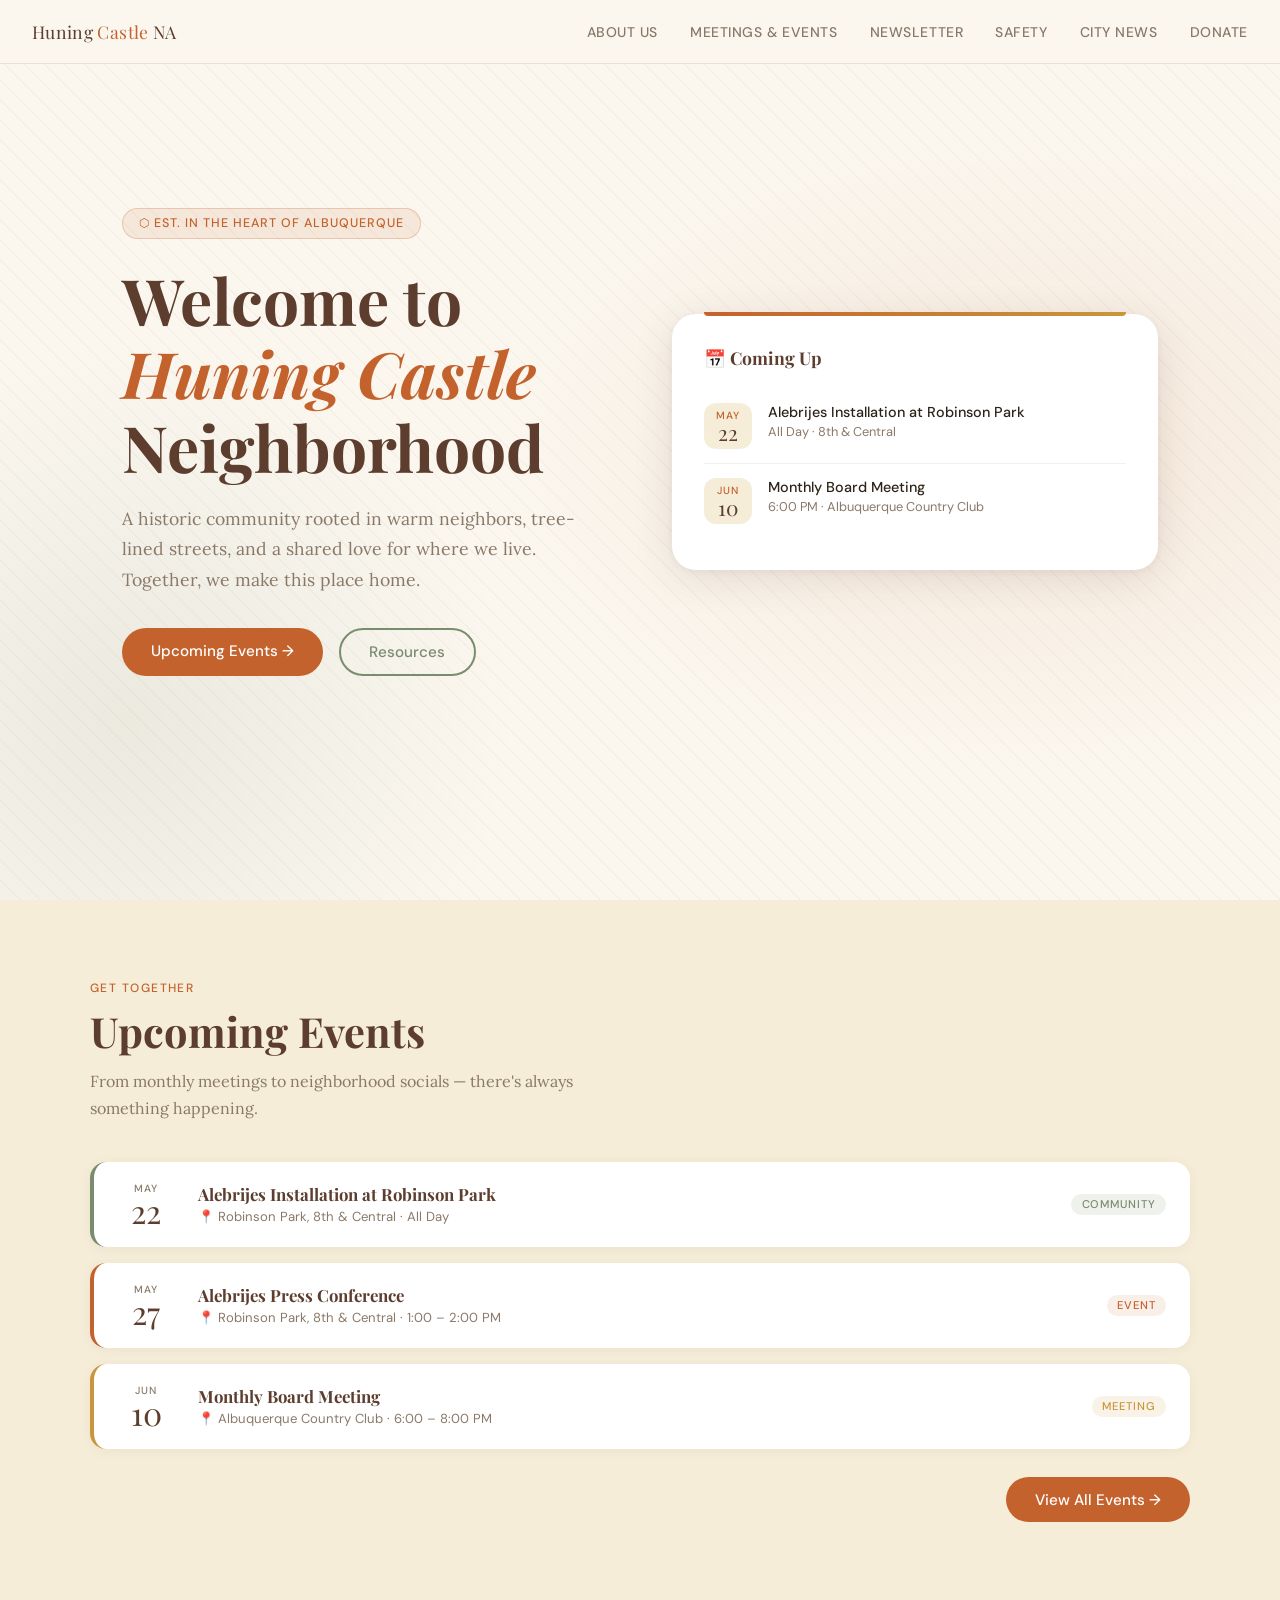
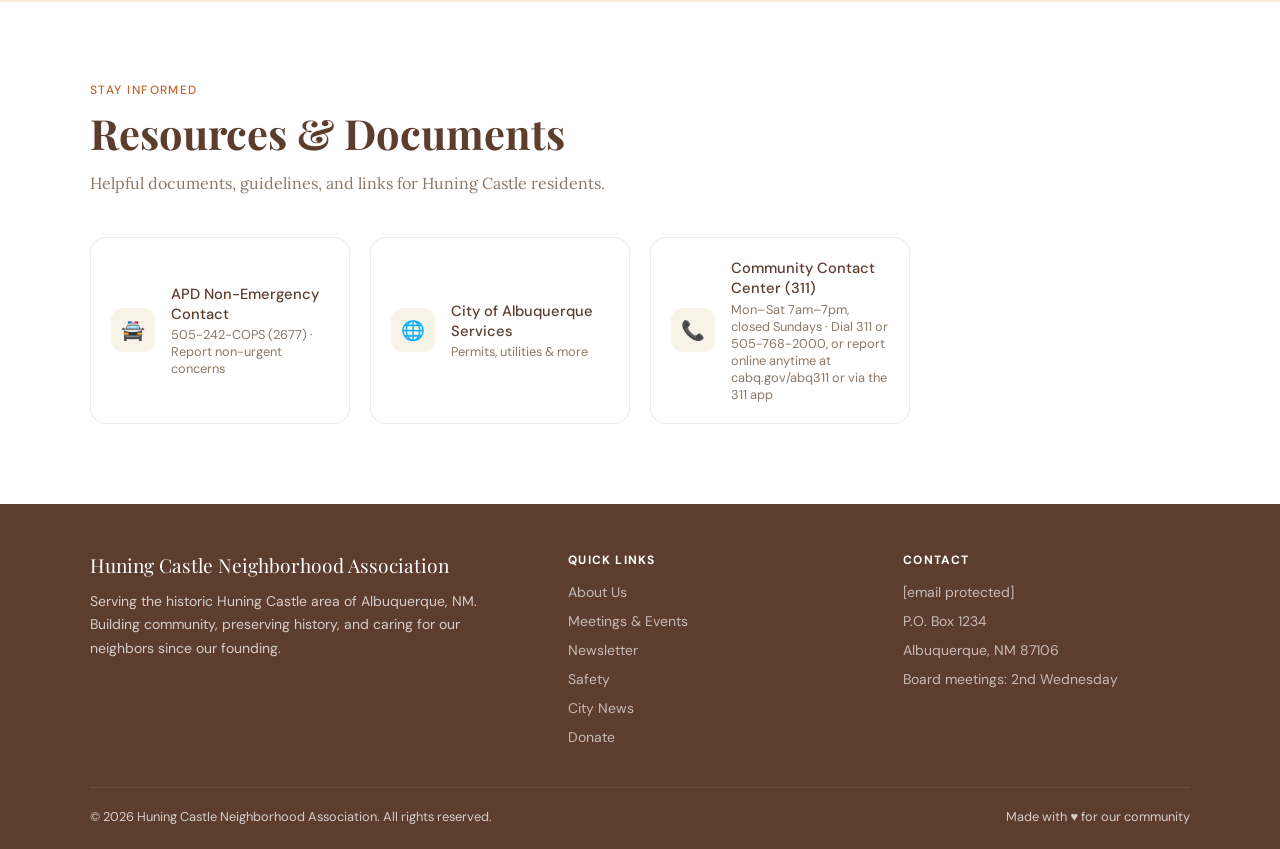
==== index.html @ 65e6f328 "Add July 8, 2026 board meeting minutes with downloadable docx" ====
<!DOCTYPE html>
<html lang="en">
<head>
  <meta charset="UTF-8">
  <meta name="viewport" content="width=device-width, initial-scale=1.0">
  <title>Huning Castle Neighborhood Association</title>
  <link rel="preconnect" href="https://fonts.googleapis.com">
  <link href="https://fonts.googleapis.com/css2?family=Playfair+Display:ital,wght@0,400;0,700;1,400&family=Lora:ital,wght@0,400;0,500;1,400&family=DM+Sans:wght@300;400;500&display=swap" rel="stylesheet">
  <link rel="stylesheet" href="css/styles.css">
</head>
<body>

<!-- NAV -->
<nav>
  <a href="index.html" class="nav-brand" style="text-decoration:none;">Huning <span>Castle</span> NA</a>
  <ul class="nav-links">
    <li><a href="about.html">About Us</a></li>
    <li><a href="events.html">Meetings &amp; Events</a></li>
    <li><a href="newsletter.html">Newsletter</a></li>
    <li><a href="safety.html">Safety</a></li>
    <li><a href="citynews.html">City News</a></li>
    <li><a href="donate.html">Donate</a></li>
  </ul>
  <button class="hamburger" aria-label="Toggle menu" onclick="toggleMenu()">
    <span></span>
    <span></span>
    <span></span>
  </button>
</nav>

<!-- Mobile Menu -->
<div class="mobile-menu" id="mobileMenu">
  <ul>
    <li><a href="about.html" onclick="closeMenu()">About Us</a></li>
    <li><a href="events.html" onclick="closeMenu()">Meetings &amp; Events</a></li>
    <li><a href="newsletter.html" onclick="closeMenu()">Newsletter</a></li>
    <li><a href="safety.html" onclick="closeMenu()">Safety</a></li>
    <li><a href="citynews.html" onclick="closeMenu()">City News</a></li>
    <li><a href="donate.html" onclick="closeMenu()">Donate</a></li>
  </ul>
</div>

<!-- HERO -->
<section id="home">
  <div class="hero-bg"></div>
  <div class="hero-pattern"></div>
  <div class="hero-content">
    <div class="hero-text">
      <div class="hero-badge">⬡ Est. in the Heart of Albuquerque</div>
      <h1 class="hero-title">Welcome to <em>Huning Castle</em> Neighborhood</h1>
      <p class="hero-subtitle">A historic community rooted in warm neighbors, tree-lined streets, and a shared love for where we live. Together, we make this place home.</p>
      <div class="hero-actions">
        <a href="events.html" class="btn-primary">Upcoming Events →</a>
        <a href="#resources" class="btn-secondary">Resources</a>
      </div>
    </div>
    <div class="hero-card">
      <h3>📅 Coming Up</h3>
      <div class="quick-event">
        <div class="event-date-box"><div class="month">May</div><div class="day">22</div></div>
        <div class="quick-event-info">
          <div class="title">Alebrijes Installation at Robinson Park</div>
          <div class="time">All Day · 8th &amp; Central</div>
        </div>
      </div>
      <div class="quick-event">
        <div class="event-date-box"><div class="month">Jun</div><div class="day">10</div></div>
        <div class="quick-event-info">
          <div class="title">Monthly Board Meeting</div>
          <div class="time">6:00 PM · Albuquerque Country Club</div>
        </div>
      </div>
    </div>
  </div>
</section>

<!-- UPCOMING EVENTS PREVIEW -->
<section style="background: var(--sand);">
  <div class="section-inner">
    <div class="section-header">
      <div class="section-label">Get Together</div>
      <h2 class="section-title">Upcoming Events</h2>
      <p class="section-desc">From monthly meetings to neighborhood socials — there's always something happening.</p>
    </div>
    <div class="events-list">
      <div class="event-row community">
        <div class="event-big-date"><div class="month">May</div><div class="day">22</div></div>
        <div class="event-info">
          <h4>Alebrijes Installation at Robinson Park</h4>
          <div class="event-meta">📍 Robinson Park, 8th &amp; Central · All Day</div>
        </div>
        <span class="event-badge badge-community">Community</span>
      </div>
      <div class="event-row featured">
        <div class="event-big-date"><div class="month">May</div><div class="day">27</div></div>
        <div class="event-info">
          <h4>Alebrijes Press Conference</h4>
          <div class="event-meta">📍 Robinson Park, 8th &amp; Central · 1:00 – 2:00 PM</div>
        </div>
        <span class="event-badge badge-featured">Event</span>
      </div>
      <div class="event-row meeting">
        <div class="event-big-date"><div class="month">Jun</div><div class="day">10</div></div>
        <div class="event-info">
          <h4>Monthly Board Meeting</h4>
          <div class="event-meta">📍 Albuquerque Country Club · 6:00 – 8:00 PM</div>
        </div>
        <span class="event-badge badge-meeting">Meeting</span>
      </div>
    </div>
    <div style="margin-top: 1.75rem; text-align: right;">
      <a href="events.html" class="btn-primary">View All Events →</a>
    </div>
  </div>
</section>

<!-- RESOURCES -->
<section id="resources">
  <div class="section-inner">
    <div class="section-header">
      <div class="section-label">Stay Informed</div>
      <h2 class="section-title">Resources &amp; Documents</h2>
      <p class="section-desc">Helpful documents, guidelines, and links for Huning Castle residents.</p>
    </div>
    <div class="resources-grid">
      <a href="https://www.cabq.gov/police/contact-the-police" target="_blank" rel="noopener" class="resource-item">
        <div class="resource-icon icon-link">🚔</div>
        <div class="resource-info">
          <div class="title">APD Non-Emergency Contact</div>
          <div class="desc">505-242-COPS (2677) · Report non-urgent concerns</div>
        </div>
      </a>
      <a href="https://www.cabq.gov" target="_blank" rel="noopener" class="resource-item">
        <div class="resource-icon icon-link">🌐</div>
        <div class="resource-info">
          <div class="title">City of Albuquerque Services</div>
          <div class="desc">Permits, utilities &amp; more</div>
        </div>
      </a>
      <a href="https://www.cabq.gov/311/abq311" target="_blank" rel="noopener" class="resource-item">
        <div class="resource-icon icon-link">📞</div>
        <div class="resource-info">
          <div class="title">Community Contact Center (311)</div>
          <div class="desc">Mon–Sat 7am–7pm, closed Sundays · Dial 311 or 505-768-2000, or report online anytime at cabq.gov/abq311 or via the 311 app</div>
        </div>
      </a>
    </div>
  </div>
</section>

<!-- FOOTER -->
<footer>
  <div class="footer-inner">
    <div class="footer-top">
      <div class="footer-brand">
        <div class="logo">Huning Castle Neighborhood Association</div>
        <p>Serving the historic Huning Castle area of Albuquerque, NM. Building community, preserving history, and caring for our neighbors since our founding.</p>
      </div>
      <div>
        <h5>Quick Links</h5>
        <ul>
          <li><a href="about.html">About Us</a></li>
          <li><a href="events.html">Meetings &amp; Events</a></li>
          <li><a href="newsletter.html">Newsletter</a></li>
          <li><a href="safety.html">Safety</a></li>
          <li><a href="citynews.html">City News</a></li>
          <li><a href="donate.html">Donate</a></li>
        </ul>
      </div>
      <div>
        <h5>Contact</h5>
        <ul>
          <li><a href="/cdn-cgi/l/email-protection#3851565e5778505b565916574a5f"><span class="__cf_email__" data-cfemail="e68f888089a68e858887c8899481">[email&#160;protected]</span></a></li>
          <li><a href="#">P.O. Box 1234</a></li>
          <li><a href="#">Albuquerque, NM 87106</a></li>
          <li><a href="#">Board meetings: 2nd Wednesday</a></li>
        </ul>
      </div>
    </div>
    <div class="footer-bottom">
      <span>© 2026 Huning Castle Neighborhood Association. All rights reserved.</span>
      <span>Made with ♥ for our community</span>
    </div>
  </div>
</footer>

<script src="js/main.js"></script>
</body>
</html>
---- css/styles.css ----
:root {
  --terracotta: #C4622D;
  --terracotta-light: #E8855A;
  --sand: #F5EDD8;
  --cream: #FBF7EF;
  --bark: #5C3D2E;
  --sage: #7A8C6E;
  --sage-light: #A8BA9A;
  --warm-gray: #8A7968;
  --charcoal: #2D2419;
  --gold: #C9963B;
}

* { margin: 0; padding: 0; box-sizing: border-box; }

html { scroll-behavior: smooth; }

body {
  font-family: 'DM Sans', sans-serif;
  background: var(--cream);
  color: var(--charcoal);
  overflow-x: hidden;
}

/* ─── NAV ─── */
nav {
  position: fixed; top: 0; width: 100%; z-index: 100;
  background: rgba(251,247,239,0.92);
  backdrop-filter: blur(12px);
  border-bottom: 1px solid rgba(92,61,46,0.12);
  padding: 0 2rem;
  display: flex; align-items: center; justify-content: space-between;
  height: 64px;
}
.nav-brand {
  font-family: 'Playfair Display', serif;
  font-size: 1.1rem;
  color: var(--bark);
  letter-spacing: 0.02em;
}
.nav-brand span { color: var(--terracotta); }
.nav-links { display: flex; gap: 2rem; list-style: none; }
.nav-links a {
  text-decoration: none;
  font-size: 0.875rem;
  font-weight: 500;
  color: var(--warm-gray);
  letter-spacing: 0.04em;
  text-transform: uppercase;
  transition: color 0.2s;
}
.nav-links a:hover { color: var(--terracotta); }
.nav-cta {
  background: var(--terracotta);
  color: white !important;
  padding: 0.4rem 1.1rem;
  border-radius: 2rem;
  transition: background 0.2s !important;
}
.nav-cta:hover { background: var(--bark) !important; color: white !important; }

/* ─── HAMBURGER MENU ─── */
.hamburger {
  display: none;
  flex-direction: column;
  justify-content: center;
  gap: 5px;
  width: 32px;
  height: 32px;
  background: none;
  border: none;
  cursor: pointer;
  padding: 4px;
  z-index: 110;
}
.hamburger span {
  display: block;
  width: 100%;
  height: 2.5px;
  background: var(--bark);
  border-radius: 2px;
  transition: all 0.3s ease;
}
.hamburger.active span:nth-child(1) {
  transform: rotate(45deg) translate(5px, 5px);
}
.hamburger.active span:nth-child(2) {
  opacity: 0;
}
.hamburger.active span:nth-child(3) {
  transform: rotate(-45deg) translate(6px, -6px);
}

.mobile-menu {
  position: fixed;
  top: 64px;
  left: 0;
  right: 0;
  bottom: 0;
  background: rgba(251,247,239,0.98);
  backdrop-filter: blur(12px);
  z-index: 99;
  display: none;
  opacity: 0;
  transition: opacity 0.3s ease;
}
.mobile-menu.active {
  display: block;
  opacity: 1;
}
.mobile-menu ul {
  list-style: none;
  display: flex;
  flex-direction: column;
  align-items: center;
  justify-content: center;
  height: 100%;
  gap: 0.5rem;
  padding: 2rem;
}
.mobile-menu li {
  width: 100%;
  text-align: center;
}
.mobile-menu a {
  display: block;
  padding: 1rem 2rem;
  font-size: 1.1rem;
  font-weight: 500;
  color: var(--bark);
  text-decoration: none;
  letter-spacing: 0.02em;
  border-radius: 0.75rem;
  transition: background 0.2s, color 0.2s;
}
.mobile-menu a:hover {
  background: var(--sand);
  color: var(--terracotta);
}
.mobile-menu .mobile-cta {
  background: var(--terracotta);
  color: white;
  margin-top: 1rem;
  border-radius: 2rem;
}
.mobile-menu .mobile-cta:hover {
  background: var(--bark);
}

@media (max-width: 900px) {
  .hamburger { display: flex; }
}

/* ─── HERO ─── */
#home {
  min-height: 100vh;
  display: flex; align-items: center;
  position: relative;
  overflow: hidden;
  padding-top: 64px;
}
.hero-bg {
  position: absolute; inset: 0;
  background:
    radial-gradient(ellipse 70% 60% at 80% 50%, rgba(196,98,45,0.1) 0%, transparent 60%),
    radial-gradient(ellipse 50% 70% at 10% 80%, rgba(122,140,110,0.12) 0%, transparent 60%),
    var(--cream);
}
.hero-pattern {
  position: absolute; inset: 0; opacity: 0.04;
  background-image: repeating-linear-gradient(
    45deg, var(--bark) 0, var(--bark) 1px, transparent 0, transparent 50%
  );
  background-size: 20px 20px;
}
.hero-content {
  position: relative; z-index: 2;
  max-width: 1100px; margin: 0 auto;
  padding: 4rem 2rem;
  display: grid; grid-template-columns: 1fr 1fr; gap: 4rem; align-items: center;
}
.hero-text { animation: fadeUp 0.8s ease both; }
.hero-badge {
  display: inline-flex; align-items: center; gap: 0.5rem;
  background: rgba(196,98,45,0.1);
  border: 1px solid rgba(196,98,45,0.25);
  color: var(--terracotta);
  font-size: 0.78rem;
  font-weight: 500;
  letter-spacing: 0.08em;
  text-transform: uppercase;
  padding: 0.4rem 1rem;
  border-radius: 2rem;
  margin-bottom: 1.5rem;
}
.hero-title {
  font-family: 'Playfair Display', serif;
  font-size: clamp(2.5rem, 5vw, 4rem);
  line-height: 1.15;
  color: var(--bark);
  margin-bottom: 1.25rem;
}
.hero-title em { color: var(--terracotta); font-style: italic; }
.hero-subtitle {
  font-family: 'Lora', serif;
  font-size: 1.1rem;
  color: var(--warm-gray);
  line-height: 1.75;
  margin-bottom: 2rem;
}
.hero-actions { display: flex; gap: 1rem; flex-wrap: wrap; }
.btn-primary {
  background: var(--terracotta);
  color: white;
  padding: 0.8rem 1.8rem;
  border-radius: 2rem;
  text-decoration: none;
  font-weight: 500;
  font-size: 0.95rem;
  transition: background 0.2s, transform 0.15s;
  display: inline-block;
}
.btn-primary:hover { background: var(--bark); transform: translateY(-1px); }
.btn-secondary {
  border: 2px solid var(--sage);
  color: var(--sage);
  padding: 0.75rem 1.8rem;
  border-radius: 2rem;
  text-decoration: none;
  font-weight: 500;
  font-size: 0.95rem;
  transition: all 0.2s;
  display: inline-block;
}
.btn-secondary:hover { background: var(--sage); color: white; }

.hero-card {
  background: white;
  border-radius: 1.5rem;
  padding: 2rem;
  box-shadow: 0 8px 40px rgba(92,61,46,0.12), 0 2px 8px rgba(92,61,46,0.06);
  animation: fadeUp 0.8s 0.2s ease both;
  position: relative;
}
.hero-card::before {
  content: '';
  position: absolute; top: -2px; left: 2rem; right: 2rem; height: 4px;
  background: linear-gradient(90deg, var(--terracotta), var(--gold));
  border-radius: 0 0 4px 4px;
}
.hero-card h3 {
  font-family: 'Playfair Display', serif;
  font-size: 1.1rem;
  color: var(--bark);
  margin-bottom: 1.25rem;
  display: flex; align-items: center; gap: 0.5rem;
}
.quick-event {
  display: flex; align-items: flex-start; gap: 1rem;
  padding: 0.85rem 0;
  border-bottom: 1px solid rgba(92,61,46,0.08);
}
.quick-event:last-child { border-bottom: none; }
.event-date-box {
  background: var(--sand);
  border-radius: 0.75rem;
  padding: 0.4rem 0.7rem;
  text-align: center;
  min-width: 48px;
  flex-shrink: 0;
}
.event-date-box .month {
  font-size: 0.65rem;
  text-transform: uppercase;
  letter-spacing: 0.08em;
  color: var(--terracotta);
  font-weight: 500;
}
.event-date-box .day {
  font-family: 'Playfair Display', serif;
  font-size: 1.3rem;
  color: var(--bark);
  line-height: 1;
}
.quick-event-info .title { font-weight: 500; font-size: 0.9rem; color: var(--charcoal); }
.quick-event-info .time { font-size: 0.8rem; color: var(--warm-gray); margin-top: 0.15rem; }

/* ─── SECTIONS SHARED ─── */
section { padding: 5rem 2rem; }
.section-inner { max-width: 1100px; margin: 0 auto; }
.section-label {
  font-size: 0.75rem;
  text-transform: uppercase;
  letter-spacing: 0.12em;
  color: var(--terracotta);
  font-weight: 500;
  margin-bottom: 0.6rem;
}
.section-title {
  font-family: 'Playfair Display', serif;
  font-size: clamp(1.8rem, 3.5vw, 2.6rem);
  color: var(--bark);
  line-height: 1.2;
  margin-bottom: 0.75rem;
}
.section-desc {
  font-family: 'Lora', serif;
  color: var(--warm-gray);
  font-size: 1rem;
  line-height: 1.7;
  max-width: 560px;
}
.section-header { margin-bottom: 2.5rem; }

/* ─── NEWS ─── */
#news { background: var(--sand); }
.news-grid { display: grid; grid-template-columns: repeat(auto-fill, minmax(300px, 1fr)); gap: 1.5rem; }
.news-card {
  background: white;
  border-radius: 1.25rem;
  overflow: hidden;
  box-shadow: 0 2px 16px rgba(92,61,46,0.07);
  transition: transform 0.2s, box-shadow 0.2s;
}
.news-card:hover { transform: translateY(-3px); box-shadow: 0 8px 24px rgba(92,61,46,0.13); }
.news-card-accent { height: 6px; }
.accent-terracotta { background: var(--terracotta); }
.accent-sage { background: var(--sage); }
.accent-gold { background: var(--gold); }
.news-card-body { padding: 1.5rem; }
.news-tag {
  display: inline-block;
  font-size: 0.7rem;
  text-transform: uppercase;
  letter-spacing: 0.1em;
  padding: 0.25rem 0.75rem;
  border-radius: 2rem;
  margin-bottom: 0.75rem;
  font-weight: 500;
}
.tag-announce { background: rgba(196,98,45,0.1); color: var(--terracotta); }
.tag-update { background: rgba(122,140,110,0.12); color: var(--sage); }
.tag-reminder { background: rgba(201,150,59,0.12); color: var(--gold); }
.news-card h4 {
  font-family: 'Playfair Display', serif;
  font-size: 1.1rem;
  color: var(--bark);
  margin-bottom: 0.6rem;
  line-height: 1.35;
}
.news-card p { font-size: 0.9rem; color: var(--warm-gray); line-height: 1.6; }
.news-card-footer {
  display: flex; justify-content: space-between; align-items: center;
  padding: 1rem 1.5rem;
  border-top: 1px solid rgba(92,61,46,0.07);
  font-size: 0.8rem;
  color: var(--warm-gray);
}
.read-more { color: var(--terracotta); text-decoration: none; font-weight: 500; }
.read-more:hover { text-decoration: underline; }

/* ─── EVENTS ─── */
#events { background: var(--cream); }
.events-layout { display: grid; grid-template-columns: 1fr 340px; gap: 2.5rem; }
.events-list { display: flex; flex-direction: column; gap: 1rem; }
.event-row {
  background: white;
  border-radius: 1rem;
  padding: 1.25rem 1.5rem;
  display: flex; align-items: center; gap: 1.5rem;
  box-shadow: 0 2px 12px rgba(92,61,46,0.06);
  transition: box-shadow 0.2s, transform 0.15s;
  border-left: 4px solid transparent;
}
.event-row:hover { box-shadow: 0 4px 20px rgba(92,61,46,0.1); transform: translateX(3px); }
.event-row.featured { border-left-color: var(--terracotta); }
.event-row.community { border-left-color: var(--sage); }
.event-row.meeting { border-left-color: var(--gold); }
.event-big-date {
  text-align: center; flex-shrink: 0;
  min-width: 56px;
}
.event-big-date .month {
  font-size: 0.65rem; text-transform: uppercase; letter-spacing: 0.1em;
  color: var(--warm-gray); font-weight: 500;
}
.event-big-date .day {
  font-family: 'Playfair Display', serif;
  font-size: 2rem; line-height: 1; color: var(--bark);
}
.event-info { flex: 1; }
.event-info h4 { font-family: 'Playfair Display', serif; font-size: 1.05rem; color: var(--bark); }
.event-meta { font-size: 0.82rem; color: var(--warm-gray); margin-top: 0.2rem; }
.event-badge {
  font-size: 0.7rem; padding: 0.2rem 0.65rem; border-radius: 2rem;
  text-transform: uppercase; letter-spacing: 0.08em; font-weight: 500;
}
.badge-featured { background: rgba(196,98,45,0.1); color: var(--terracotta); }
.badge-community { background: rgba(122,140,110,0.12); color: var(--sage); }
.badge-meeting { background: rgba(201,150,59,0.12); color: var(--gold); }

/* ─── EXPANDABLE EVENT CARDS ─── */
.event-row.expandable {
  cursor: pointer;
  user-select: none;
}
.event-row.expandable:hover {
  background: rgba(122,140,110,0.04);
}
.event-row.expandable h4 {
  display: flex;
  align-items: center;
  gap: 0.5rem;
}
.expand-icon {
  font-size: 0.65rem;
  color: var(--sage);
  transition: transform 0.3s ease;
}
.event-row.expandable.active .expand-icon {
  transform: rotate(180deg);
}
.event-details {
  max-height: 0;
  overflow: hidden;
  transition: max-height 0.4s ease, padding 0.3s ease;
  background: white;
  border-radius: 0 0 1rem 1rem;
  margin-top: -0.5rem;
  margin-bottom: 0.5rem;
  box-shadow: 0 4px 16px rgba(92,61,46,0.08);
  border-left: 4px solid var(--sage);
}
.event-details.active {
  max-height: 1200px;
}
.event-details-inner {
  padding: 1.5rem 1.75rem 1.75rem;
}
.notice-intro {
  font-family: 'Lora', serif;
  font-size: 0.95rem;
  line-height: 1.7;
  color: var(--charcoal);
  margin-bottom: 1.25rem;
}
.notice-alert {
  background: rgba(201,150,59,0.12);
  border-left: 4px solid var(--gold);
  padding: 1rem 1.25rem;
  border-radius: 0.5rem;
  font-size: 0.9rem;
  color: var(--bark);
  margin-bottom: 1.5rem;
  line-height: 1.6;
}
.notice-section {
  margin-bottom: 1.25rem;
}
.notice-section h5 {
  font-family: 'Playfair Display', serif;
  font-size: 0.95rem;
  color: var(--bark);
  margin-bottom: 0.5rem;
}
.notice-section p,
.notice-section li {
  font-size: 0.9rem;
  color: var(--charcoal);
  line-height: 1.6;
}
.notice-section ul {
  list-style: none;
  padding: 0;
  margin: 0;
  display: flex;
  flex-direction: column;
  gap: 0.35rem;
}
.notice-note {
  font-size: 0.85rem;
  color: var(--warm-gray);
  font-style: italic;
  margin-top: 0.5rem;
}
.course-links {
  display: flex;
  flex-wrap: wrap;
  gap: 0.5rem;
  margin-top: 0.5rem;
}
.course-links a {
  display: inline-block;
  padding: 0.4rem 0.9rem;
  background: var(--sand);
  color: var(--bark);
  text-decoration: none;
  font-size: 0.82rem;
  font-weight: 500;
  border-radius: 2rem;
  transition: background 0.2s, color 0.2s;
}
.course-links a:hover {
  background: var(--sage);
  color: white;
}
.notice-contact {
  background: var(--sand);
  padding: 1rem 1.25rem;
  border-radius: 0.75rem;
  margin-top: 1.5rem;
  margin-bottom: 0;
}
.notice-contact h5 {
  margin-bottom: 0.35rem;
}
.notice-contact a {
  color: var(--terracotta);
  text-decoration: none;
}
.notice-contact a:hover {
  text-decoration: underline;
}

.events-sidebar {}
.sidebar-card {
  background: white;
  border-radius: 1.25rem;
  padding: 1.75rem;
  box-shadow: 0 2px 16px rgba(92,61,46,0.07);
}
.sidebar-card h4 {
  font-family: 'Playfair Display', serif;
  font-size: 1.05rem; color: var(--bark); margin-bottom: 1rem;
}
.mini-calendar-grid {
  display: grid; grid-template-columns: repeat(7, 1fr);
  gap: 2px; text-align: center;
}
.cal-header { font-size: 0.65rem; text-transform: uppercase; letter-spacing: 0.06em; color: var(--warm-gray); padding: 0.3rem 0; }
.cal-day {
  font-size: 0.82rem; padding: 0.3rem 0; border-radius: 50%;
  cursor: pointer; transition: background 0.15s; color: var(--charcoal);
}
.cal-day:hover { background: var(--sand); }
.cal-day.has-event { background: var(--sand); color: var(--terracotta); font-weight: 600; }
.cal-day.today { background: var(--terracotta); color: white !important; }
.cal-day.empty { color: transparent; pointer-events: none; }
.cal-month {
  font-family: 'Playfair Display', serif;
  font-size: 1rem; color: var(--bark);
  text-align: center; margin-bottom: 0.75rem;
}

/* ─── RESOURCES ─── */
#resources { background: white; }
.resources-grid { display: grid; grid-template-columns: repeat(auto-fill, minmax(260px, 1fr)); gap: 1.25rem; }
.resource-item {
  display: flex; align-items: center; gap: 1rem;
  padding: 1.25rem;
  border: 1.5px solid rgba(92,61,46,0.1);
  border-radius: 1rem;
  text-decoration: none;
  transition: border-color 0.2s, box-shadow 0.2s, transform 0.15s;
  background: white;
}
.resource-item:hover {
  border-color: var(--terracotta);
  box-shadow: 0 4px 16px rgba(196,98,45,0.1);
  transform: translateY(-2px);
}
.resource-icon {
  width: 44px; height: 44px; border-radius: 0.75rem;
  display: flex; align-items: center; justify-content: center;
  font-size: 1.2rem; flex-shrink: 0;
}
.icon-pdf { background: rgba(196,98,45,0.1); }
.icon-doc { background: rgba(122,140,110,0.12); }
.icon-link { background: rgba(201,150,59,0.12); }
.resource-info .title { font-weight: 500; font-size: 0.92rem; color: var(--bark); }
.resource-info .desc { font-size: 0.8rem; color: var(--warm-gray); margin-top: 0.15rem; }

/* ─── BOARD / CONTACT ─── */
#contact { background: var(--sand); }
.contact-layout { display: grid; grid-template-columns: 1.2fr 1fr; gap: 3rem; align-items: start; }
.board-grid { display: grid; grid-template-columns: 1fr 1fr; gap: 1rem; }
.board-member {
  background: white;
  border-radius: 1rem;
  padding: 1.25rem;
  box-shadow: 0 2px 12px rgba(92,61,46,0.06);
}
.board-member .avatar {
  width: 44px; height: 44px; border-radius: 50%;
  background: linear-gradient(135deg, var(--terracotta-light), var(--terracotta));
  display: flex; align-items: center; justify-content: center;
  color: white; font-family: 'Playfair Display', serif;
  font-size: 1.1rem; font-weight: 700;
  margin-bottom: 0.75rem;
}
.board-member .name { font-weight: 500; font-size: 0.92rem; color: var(--bark); }
.board-member .role { font-size: 0.78rem; color: var(--terracotta); margin-top: 0.15rem; }
.board-member .email { font-size: 0.78rem; color: var(--warm-gray); margin-top: 0.25rem; }

.contact-form-card {
  background: white;
  border-radius: 1.5rem;
  padding: 2rem;
  box-shadow: 0 4px 24px rgba(92,61,46,0.08);
}
.contact-form-card h4 {
  font-family: 'Playfair Display', serif;
  font-size: 1.2rem; color: var(--bark); margin-bottom: 1.25rem;
}
.form-row { margin-bottom: 1rem; }
.form-row label { display: block; font-size: 0.8rem; font-weight: 500; color: var(--bark); margin-bottom: 0.4rem; letter-spacing: 0.03em; }
.form-row input, .form-row textarea, .form-row select {
  width: 100%;
  padding: 0.65rem 0.9rem;
  border: 1.5px solid rgba(92,61,46,0.15);
  border-radius: 0.6rem;
  font-family: 'DM Sans', sans-serif;
  font-size: 0.9rem;
  color: var(--charcoal);
  background: var(--cream);
  transition: border-color 0.2s;
  outline: none;
}
.form-row input:focus, .form-row textarea:focus, .form-row select:focus {
  border-color: var(--terracotta);
}
.form-row textarea { resize: vertical; min-height: 90px; }
.btn-submit {
  width: 100%;
  background: var(--terracotta);
  color: white;
  border: none;
  padding: 0.85rem;
  border-radius: 0.75rem;
  font-family: 'DM Sans', sans-serif;
  font-size: 0.95rem;
  font-weight: 500;
  cursor: pointer;
  transition: background 0.2s;
  margin-top: 0.5rem;
}
.btn-submit:hover { background: var(--bark); }

/* ─── FOOTER ─── */
footer {
  background: var(--bark);
  color: rgba(255,255,255,0.75);
  padding: 3rem 2rem 1.5rem;
}
.footer-inner { max-width: 1100px; margin: 0 auto; }
.footer-top { display: grid; grid-template-columns: 1.5fr 1fr 1fr; gap: 3rem; margin-bottom: 2.5rem; }
.footer-brand { }
.footer-brand .logo {
  font-family: 'Playfair Display', serif;
  font-size: 1.2rem; color: white; margin-bottom: 0.75rem;
}
.footer-brand p { font-size: 0.875rem; line-height: 1.7; }
footer h5 { font-size: 0.75rem; text-transform: uppercase; letter-spacing: 0.1em; color: white; margin-bottom: 0.85rem; }
footer ul { list-style: none; display: flex; flex-direction: column; gap: 0.5rem; }
footer ul a { color: rgba(255,255,255,0.65); text-decoration: none; font-size: 0.875rem; transition: color 0.2s; }
footer ul a:hover { color: var(--terracotta-light); }
.footer-bottom {
  border-top: 1px solid rgba(255,255,255,0.1);
  padding-top: 1.25rem;
  display: flex; justify-content: space-between; align-items: center;
  font-size: 0.8rem;
}

/* ─── ANIMATIONS ─── */
@keyframes fadeUp {
  from { opacity: 0; transform: translateY(24px); }
  to { opacity: 1; transform: translateY(0); }
}

/* ─── RESPONSIVE ─── */
@media (max-width: 900px) {
  .hero-content { grid-template-columns: 1fr; gap: 2rem; }
  .events-layout { grid-template-columns: 1fr; }
  .contact-layout { grid-template-columns: 1fr; }
  .footer-top { grid-template-columns: 1fr 1fr; }
  .nav-links { display: none; }

  /* Agenda grid to single column */
  .agenda-layout {
    grid-template-columns: 1fr !important;
  }
}

@media (max-width: 600px) {
  /* General spacing */
  section { padding: 3rem 1.25rem; }
  .section-inner { padding: 0; }

  /* Nav */
  nav { padding: 0 1rem; }
  .nav-brand { font-size: 1rem; }

  /* Hero */
  #home { min-height: auto; padding-top: 80px; padding-bottom: 2rem; }
  .hero-content { padding: 2rem 1.25rem; }
  .hero-title { font-size: 2rem; }
  .hero-subtitle { font-size: 1rem; }
  .hero-badge { font-size: 0.7rem; padding: 0.35rem 0.85rem; }
  .hero-actions { flex-direction: column; }
  .hero-actions a { width: 100%; text-align: center; }
  .hero-card { padding: 1.5rem; }
  .hero-card h3 { font-size: 1rem; }

  /* Section headers */
  .section-title { font-size: 1.6rem; }
  .section-desc { font-size: 0.92rem; }
  .section-header { margin-bottom: 1.75rem; }

  /* Events */
  .event-row {
    flex-direction: column;
    align-items: flex-start;
    gap: 0.75rem;
    padding: 1rem 1.25rem;
  }
  .event-big-date {
    display: flex;
    align-items: center;
    gap: 0.5rem;
    min-width: auto;
  }
  .event-big-date .month { font-size: 0.75rem; }
  .event-big-date .day { font-size: 1.5rem; }
  .event-info h4 { font-size: 1rem; }
  .event-meta { font-size: 0.8rem; }
  .event-badge { align-self: flex-start; }

  /* Expandable event details */
  .event-details-inner { padding: 1.25rem; }
  .notice-intro { font-size: 0.9rem; }
  .notice-alert { padding: 0.85rem 1rem; font-size: 0.85rem; }
  .notice-section h5 { font-size: 0.9rem; }
  .notice-section p, .notice-section li { font-size: 0.85rem; }
  .course-links { gap: 0.4rem; }
  .course-links a { padding: 0.35rem 0.75rem; font-size: 0.78rem; }

  /* Calendar sidebar */
  .events-sidebar { margin-top: 1rem; }
  .sidebar-card { padding: 1.25rem; }
  .cal-day { font-size: 0.75rem; padding: 0.4rem 0; }

  /* Resources */
  .resources-grid { grid-template-columns: 1fr; gap: 1rem; }
  .resource-item { padding: 1rem; }
  .resource-icon { width: 40px; height: 40px; font-size: 1rem; }
  .resource-info .title { font-size: 0.88rem; }

  /* Board members */
  .board-grid { grid-template-columns: 1fr; }
  .board-member {
    display: flex;
    align-items: center;
    gap: 1rem;
    padding: 1rem;
  }
  .board-member .avatar {
    margin-bottom: 0;
    width: 48px;
    height: 48px;
    flex-shrink: 0;
  }

  /* Contact form */
  .contact-form-card { padding: 1.5rem; }
  .contact-form-card h4 { font-size: 1.1rem; }
  .form-row input, .form-row textarea, .form-row select {
    padding: 0.75rem 1rem;
    font-size: 16px; /* Prevents iOS zoom on focus */
  }

  /* Agenda section */
  .agenda-layout > div:first-child {
    padding: 1.5rem !important;
  }
  .agenda-layout > div:last-child > div {
    padding: 1.25rem !important;
  }
  #agenda ol li {
    padding: 0.85rem 0 !important;
  }
  #agenda ol li span:first-child {
    min-width: 24px !important;
    font-size: 1rem !important;
  }
  #agenda ol li span:last-child,
  #agenda ol li > div {
    font-size: 0.9rem !important;
  }

  /* Footer */
  .footer-top { grid-template-columns: 1fr; gap: 2rem; }
  .footer-brand .logo { font-size: 1.1rem; }
  .footer-brand p { font-size: 0.85rem; }
  footer { padding: 2rem 1.25rem 1.25rem; }
  .footer-bottom {
    flex-direction: column;
    gap: 0.5rem;
    text-align: center;
    font-size: 0.75rem;
  }
}

/* Extra small devices */
@media (max-width: 380px) {
  .hero-title { font-size: 1.75rem; }
  .btn-primary, .btn-secondary {
    padding: 0.7rem 1.4rem;
    font-size: 0.9rem;
  }
  .event-info h4 { font-size: 0.95rem; }
  .section-title { font-size: 1.4rem; }
}

/* ─── SUB-TABS ─── */
.subtab-nav {
  display: flex;
  gap: 0;
  margin-bottom: 2.5rem;
  border-bottom: 2px solid rgba(92,61,46,0.12);
  flex-wrap: wrap;
}
.subtab-btn {
  background: none;
  border: none;
  padding: 0.7rem 1.4rem;
  font-family: 'DM Sans', sans-serif;
  font-size: 0.875rem;
  font-weight: 500;
  color: var(--warm-gray);
  cursor: pointer;
  border-bottom: 3px solid transparent;
  margin-bottom: -2px;
  transition: color 0.2s, border-color 0.2s;
  letter-spacing: 0.03em;
}
.subtab-btn:hover { color: var(--terracotta); }
.subtab-btn.active { color: var(--terracotta); border-bottom-color: var(--terracotta); font-weight: 600; }
.subtab-panel { display: none; }
.subtab-panel.active { display: block; }

/* History prose */
.history-prose {
  max-width: 780px;
}
.history-prose h3 {
  font-family: 'Playfair Display', serif;
  font-size: 1.4rem;
  color: var(--bark);
  margin-bottom: 1.25rem;
}
.history-prose p {
  font-family: 'Lora', serif;
  font-size: 1rem;
  color: var(--charcoal);
  line-height: 1.85;
  margin-bottom: 1.25rem;
}
.history-prose p:last-child { margin-bottom: 0; }

/* Divider ornament */
.ornament {
  text-align: center; margin-bottom: 2.5rem;
  color: var(--sage-light); font-size: 1.2rem; letter-spacing: 0.3em;
}

/* ─── NEWSLETTER ─── */
.newsletter-grid {
  display: grid;
  grid-template-columns: repeat(auto-fill, minmax(340px, 1fr));
  gap: 1.5rem;
}
.newsletter-card {
  background: white;
  border-radius: 1.25rem;
  overflow: hidden;
  box-shadow: 0 2px 16px rgba(92,61,46,0.07);
  transition: transform 0.2s, box-shadow 0.2s;
}
.newsletter-card:hover {
  transform: translateY(-3px);
  box-shadow: 0 8px 24px rgba(92,61,46,0.13);
}
.newsletter-card-header {
  background: linear-gradient(135deg, var(--terracotta) 0%, var(--bark) 100%);
  padding: 1.5rem;
  color: white;
  position: relative;
  overflow: hidden;
}
.newsletter-card-header::after {
  content: '📰';
  position: absolute;
  top: -8px;
  right: 12px;
  font-size: 3.5rem;
  opacity: 0.12;
}
.newsletter-card-header h4 {
  font-family: 'Playfair Display', serif;
  font-size: 1.15rem;
  margin-bottom: 0.25rem;
}
.newsletter-card-header .date {
  font-size: 0.8rem;
  opacity: 0.85;
}
.newsletter-card-body {
  padding: 1.25rem 1.5rem;
}
.newsletter-card-body p {
  font-size: 0.9rem;
  color: var(--warm-gray);
  line-height: 1.6;
  margin-bottom: 1rem;
}
.newsletter-card-actions {
  display: flex;
  gap: 0.75rem;
}
.newsletter-card-actions a {
  flex: 1;
  text-align: center;
  padding: 0.55rem 1rem;
  border-radius: 0.6rem;
  font-size: 0.85rem;
  font-weight: 500;
  text-decoration: none;
  transition: background 0.2s, color 0.2s;
}
.newsletter-btn-view {
  background: var(--terracotta);
  color: white;
}
.newsletter-btn-view:hover {
  background: var(--bark);
}
.newsletter-btn-download {
  border: 1.5px solid var(--sage);
  color: var(--sage);
  background: transparent;
}
.newsletter-btn-download:hover {
  background: var(--sage);
  color: white;
}

@media (max-width: 600px) {
  .newsletter-grid {
    grid-template-columns: 1fr;
  }
  .newsletter-card-body {
    padding: 1rem 1.25rem;
  }
  .newsletter-card-actions {
    flex-direction: column;
  }
}

/* ─── ACTIVE NAV ─── */
.nav-links a.nav-active { color: var(--terracotta); }
.mobile-menu a.nav-active { color: var(--terracotta); background: var(--sand); }
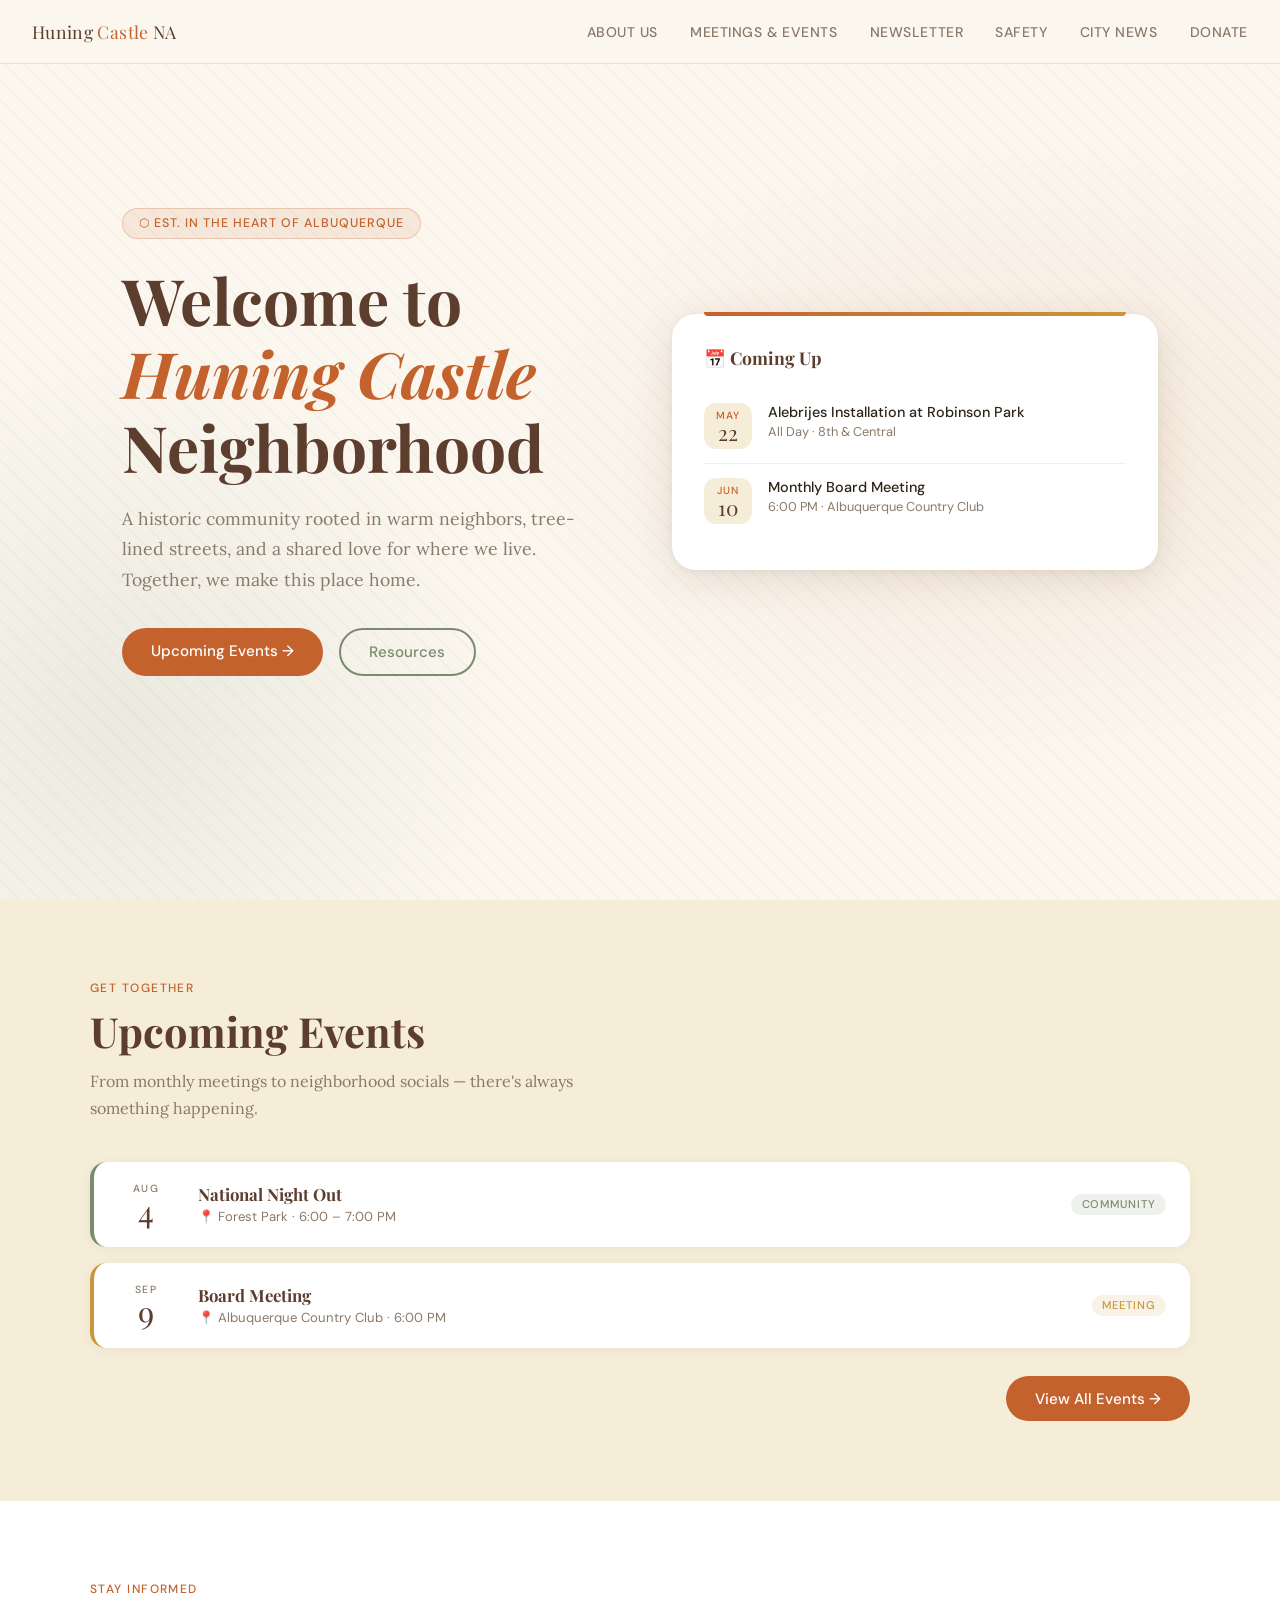
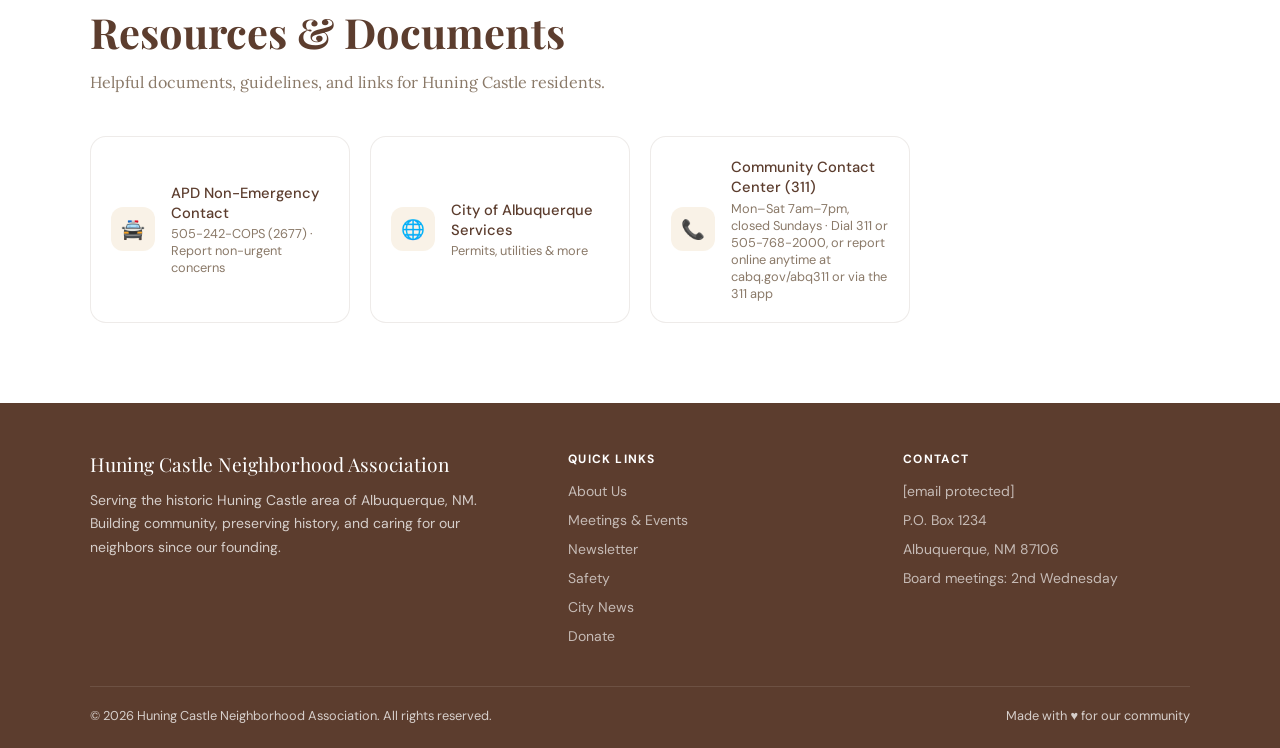
==== commit b41d9544: "Update home page upcoming events: National Night Out Aug 4, Board Meeting Sep 9" ====
--- a/index.html
+++ b/index.html
@@ -84,26 +84,18 @@
     </div>
     <div class="events-list">
       <div class="event-row community">
-        <div class="event-big-date"><div class="month">May</div><div class="day">22</div></div>
+        <div class="event-big-date"><div class="month">Aug</div><div class="day">4</div></div>
         <div class="event-info">
-          <h4>Alebrijes Installation at Robinson Park</h4>
-          <div class="event-meta">📍 Robinson Park, 8th &amp; Central · All Day</div>
+          <h4>National Night Out</h4>
+          <div class="event-meta">📍 Forest Park · 6:00 – 7:00 PM</div>
         </div>
         <span class="event-badge badge-community">Community</span>
       </div>
-      <div class="event-row featured">
-        <div class="event-big-date"><div class="month">May</div><div class="day">27</div></div>
+      <div class="event-row meeting">
+        <div class="event-big-date"><div class="month">Sep</div><div class="day">9</div></div>
         <div class="event-info">
-          <h4>Alebrijes Press Conference</h4>
-          <div class="event-meta">📍 Robinson Park, 8th &amp; Central · 1:00 – 2:00 PM</div>
-        </div>
-        <span class="event-badge badge-featured">Event</span>
-      </div>
-      <div class="event-row meeting">
-        <div class="event-big-date"><div class="month">Jun</div><div class="day">10</div></div>
-        <div class="event-info">
-          <h4>Monthly Board Meeting</h4>
-          <div class="event-meta">📍 Albuquerque Country Club · 6:00 – 8:00 PM</div>
+          <h4>Board Meeting</h4>
+          <div class="event-meta">📍 Albuquerque Country Club · 6:00 PM</div>
         </div>
         <span class="event-badge badge-meeting">Meeting</span>
       </div>
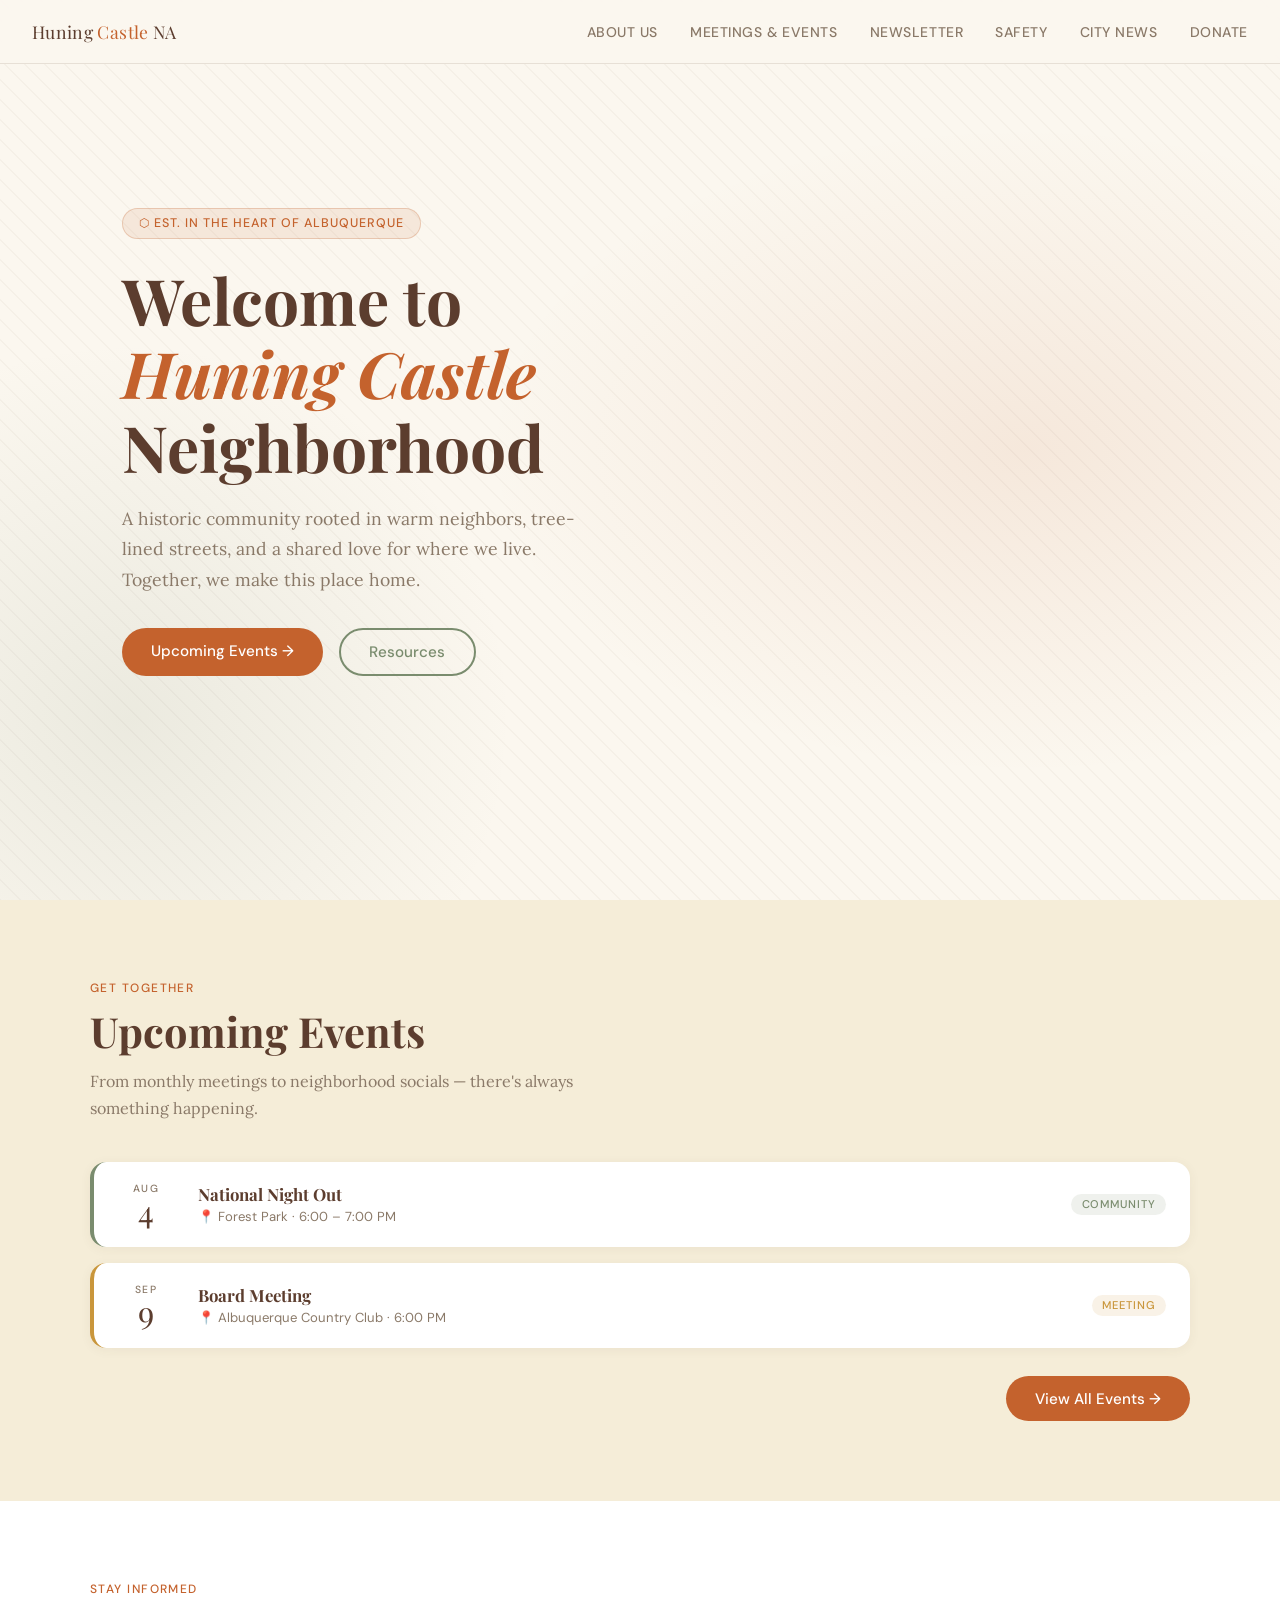
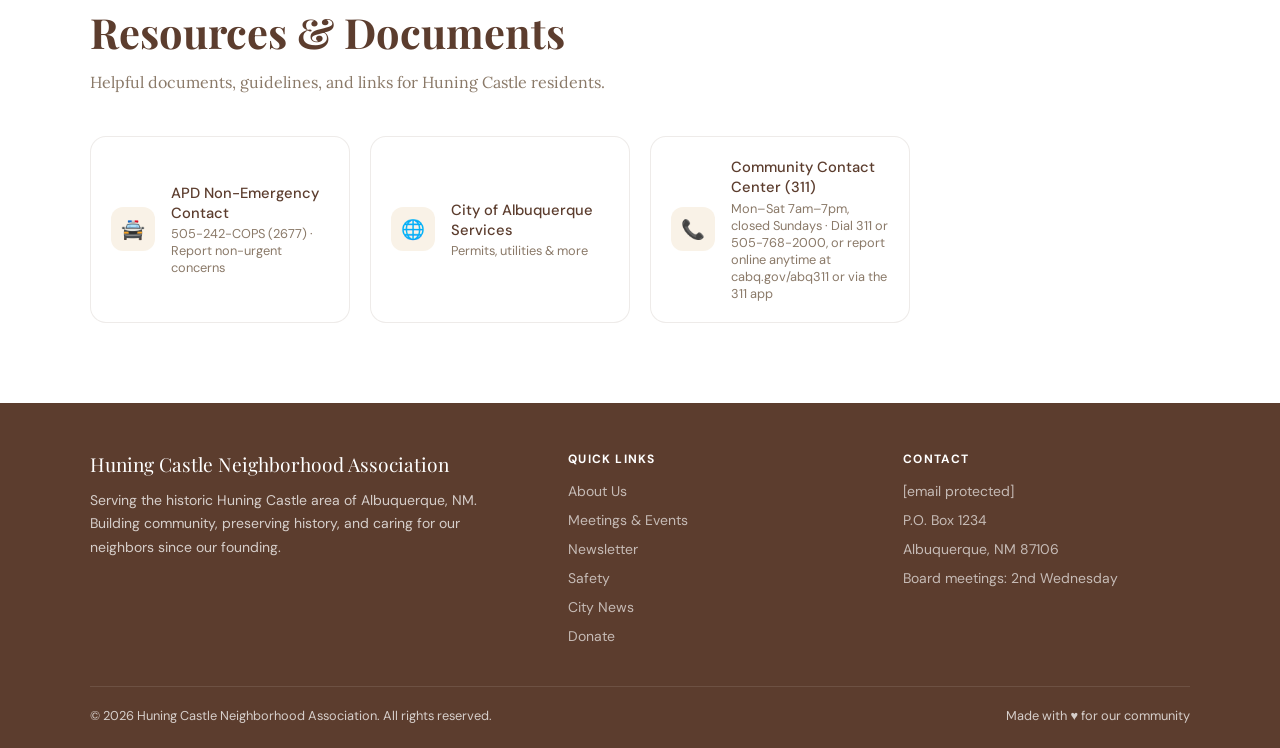
==== commit b44d5c3c: "Remove Coming Up tile from hero section" ====
--- a/index.html
+++ b/index.html
@@ -52,23 +52,6 @@
       <div class="hero-actions">
         <a href="events.html" class="btn-primary">Upcoming Events →</a>
         <a href="#resources" class="btn-secondary">Resources</a>
-      </div>
-    </div>
-    <div class="hero-card">
-      <h3>📅 Coming Up</h3>
-      <div class="quick-event">
-        <div class="event-date-box"><div class="month">May</div><div class="day">22</div></div>
-        <div class="quick-event-info">
-          <div class="title">Alebrijes Installation at Robinson Park</div>
-          <div class="time">All Day · 8th &amp; Central</div>
-        </div>
-      </div>
-      <div class="quick-event">
-        <div class="event-date-box"><div class="month">Jun</div><div class="day">10</div></div>
-        <div class="quick-event-info">
-          <div class="title">Monthly Board Meeting</div>
-          <div class="time">6:00 PM · Albuquerque Country Club</div>
-        </div>
       </div>
     </div>
   </div>
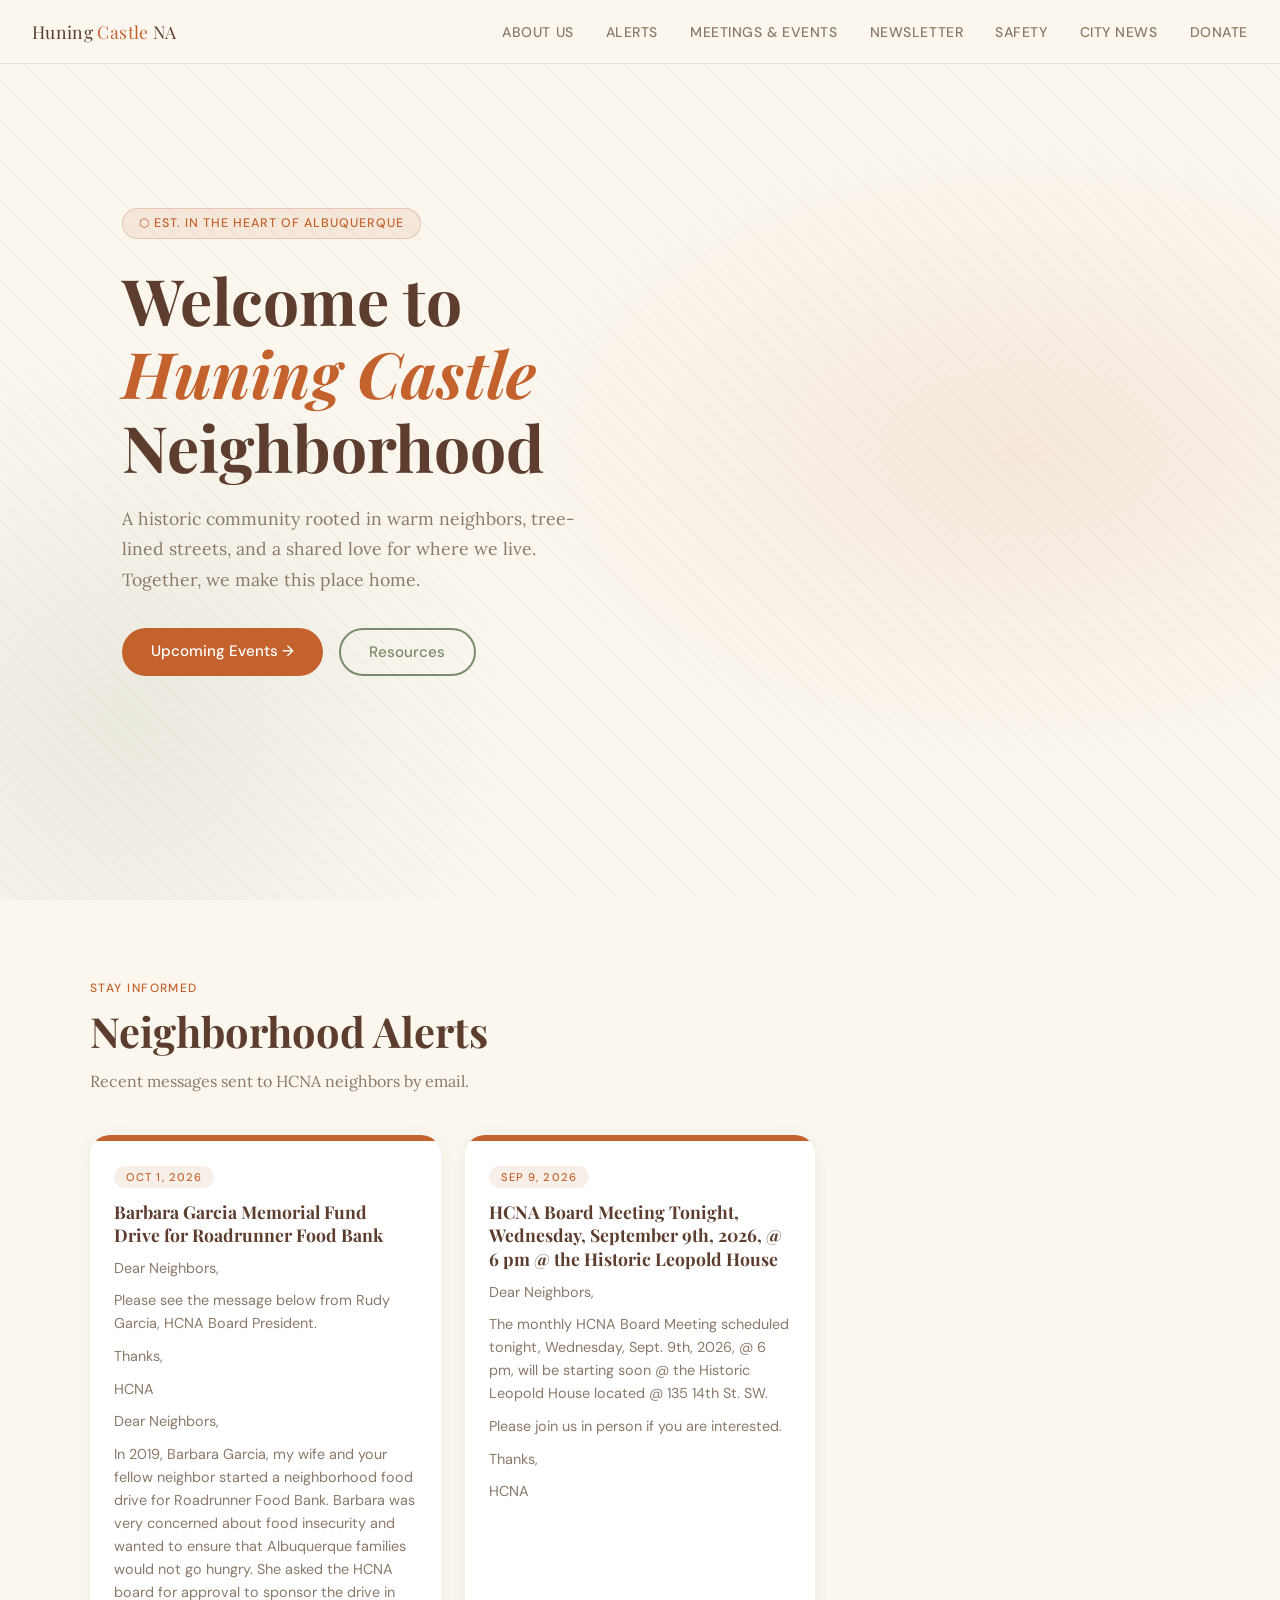
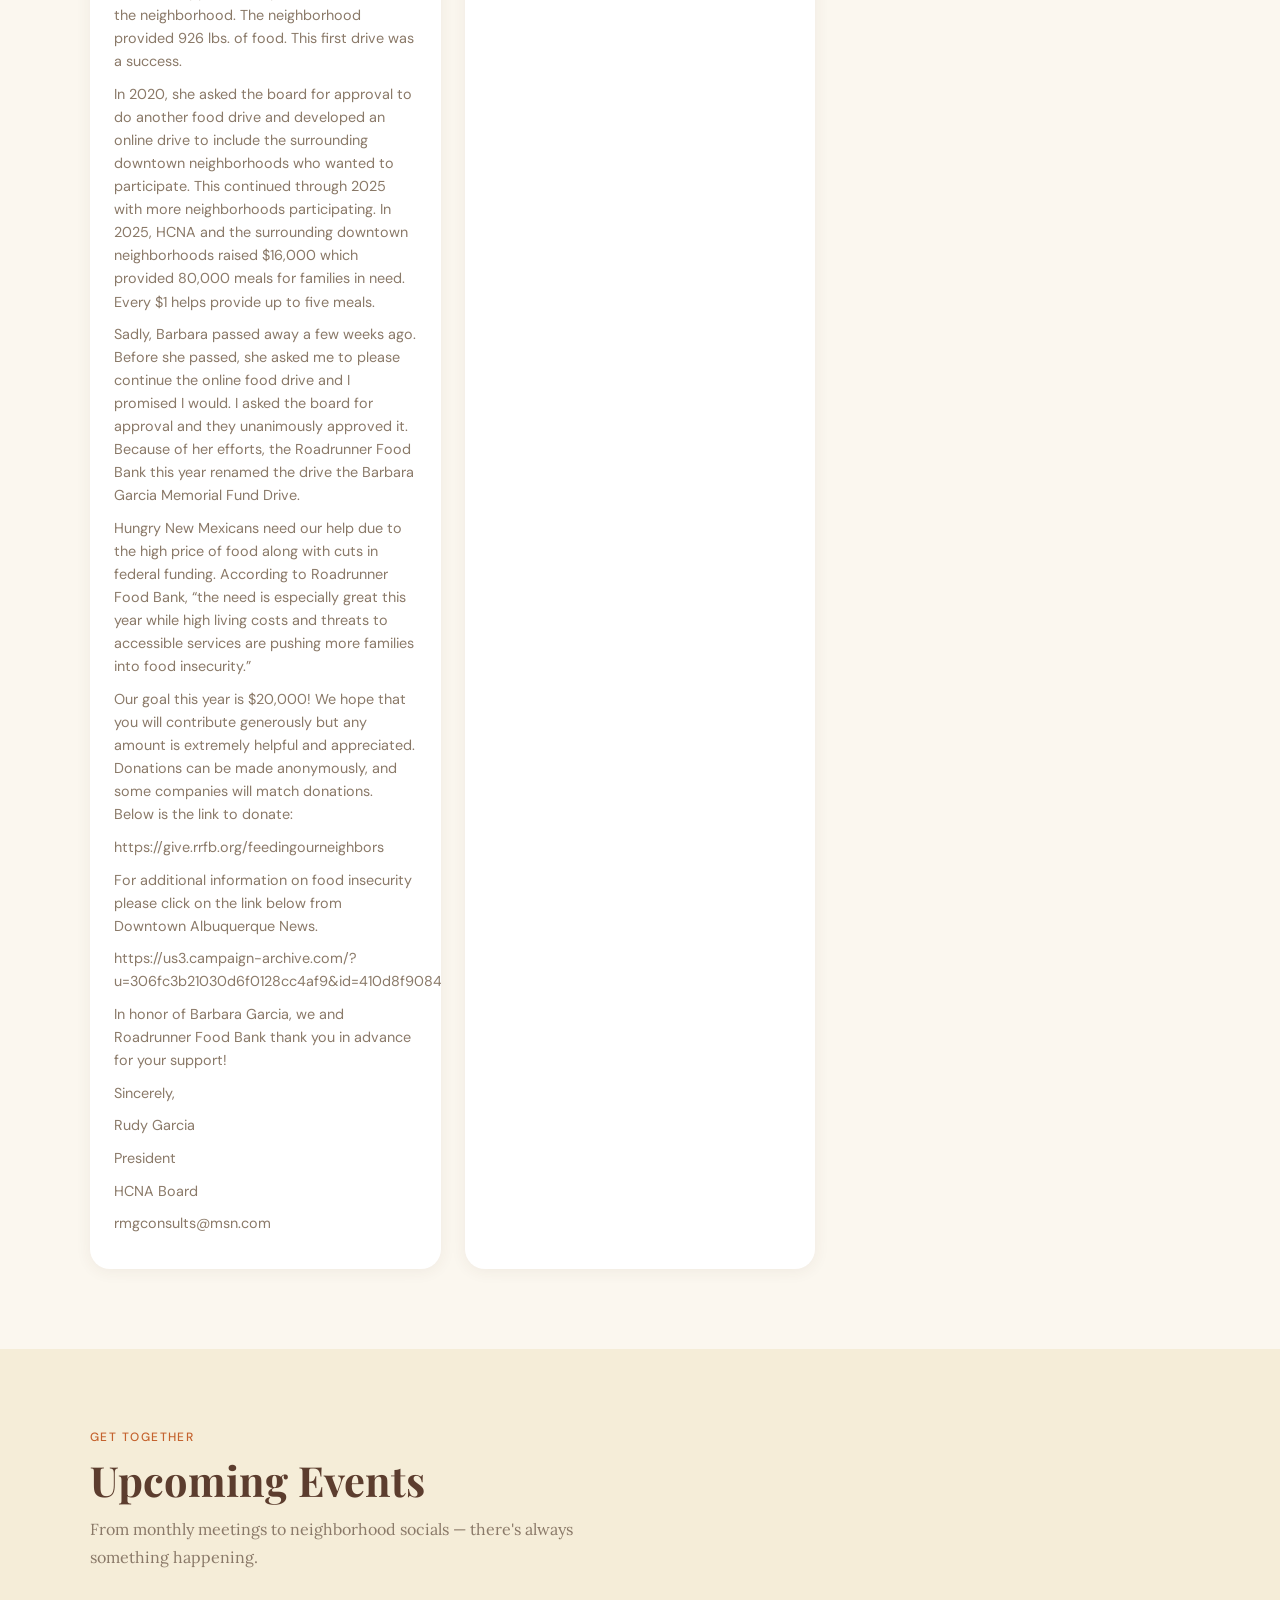
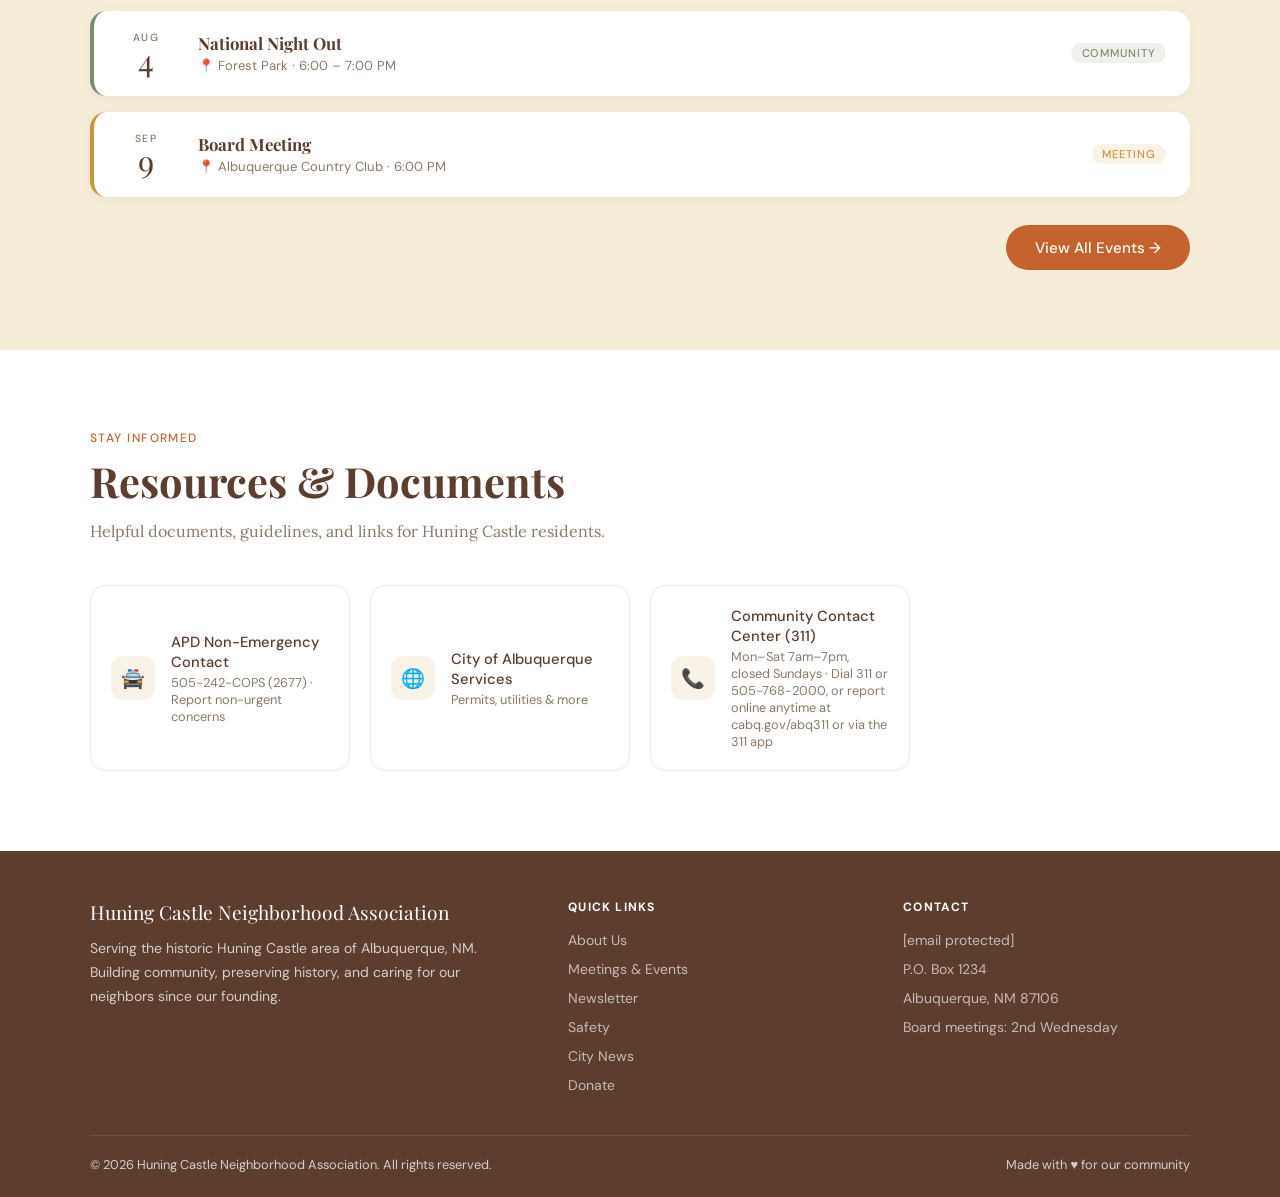
==== commit 648d86f0: "Add Neighborhood Alerts section seeded with last 30 days of alerts Co-Authored-By: Claude Opus 5.5 <" ====
--- a/index.html
+++ b/index.html
@@ -15,6 +15,7 @@
   <a href="index.html" class="nav-brand" style="text-decoration:none;">Huning <span>Castle</span> NA</a>
   <ul class="nav-links">
     <li><a href="about.html">About Us</a></li>
+    <li><a href="#alerts">Alerts</a></li>
     <li><a href="events.html">Meetings &amp; Events</a></li>
     <li><a href="newsletter.html">Newsletter</a></li>
     <li><a href="safety.html">Safety</a></li>
@@ -32,6 +33,7 @@
 <div class="mobile-menu" id="mobileMenu">
   <ul>
     <li><a href="about.html" onclick="closeMenu()">About Us</a></li>
+    <li><a href="#alerts" onclick="closeMenu()">Alerts</a></li>
     <li><a href="events.html" onclick="closeMenu()">Meetings &amp; Events</a></li>
     <li><a href="newsletter.html" onclick="closeMenu()">Newsletter</a></li>
     <li><a href="safety.html" onclick="closeMenu()">Safety</a></li>
@@ -57,6 +59,20 @@
   </div>
 </section>
 
+<!-- ALERTS -->
+<section id="alerts">
+  <div class="section-inner">
+    <div class="section-header">
+      <div class="section-label">Stay Informed</div>
+      <h2 class="section-title">Neighborhood Alerts</h2>
+      <p class="section-desc">Recent messages sent to HCNA neighbors by email.</p>
+    </div>
+    <div class="news-grid" id="alerts-grid">
+      <p class="section-desc" id="alerts-status">Loading alerts…</p>
+    </div>
+  </div>
+</section>
+
 <!-- UPCOMING EVENTS PREVIEW -->
 <section style="background: var(--sand);">
   <div class="section-inner">
@@ -160,5 +176,49 @@
 </footer>
 
 <script src="js/main.js"></script>
+<script>
+// Neighborhood alerts feed. For now: local alerts.json. Later: Apps Script web app URL.
+const ALERTS_URL = 'alerts.json';
+async function loadAlerts() {
+  const grid = document.getElementById('alerts-grid');
+  const status = document.getElementById('alerts-status');
+  try {
+    const res = await fetch(ALERTS_URL);
+    const data = await res.json();
+    grid.innerHTML = '';
+    if (!data.alerts.length) {
+      grid.innerHTML = '<p class="section-desc">No recent alerts.</p>';
+      return;
+    }
+    data.alerts.forEach(a => {
+      const card = document.createElement('div');
+      card.className = 'news-card';
+      const accent = document.createElement('div');
+      accent.className = 'news-card-accent accent-terracotta';
+      const body = document.createElement('div');
+      body.className = 'news-card-body';
+      const tag = document.createElement('span');
+      tag.className = 'news-tag tag-announce';
+      tag.textContent = new Date(a.date).toLocaleDateString('en-US',
+        { month: 'short', day: 'numeric', year: 'numeric' });
+      const h = document.createElement('h4');
+      h.textContent = a.subject;
+      body.append(tag, h);
+      a.body.split(/\n{2,}/).forEach(par => {
+        const p = document.createElement('p');
+        p.style.marginBottom = '0.6rem';
+        // textContent only: email content is never inserted as HTML
+        p.textContent = par.replace(/\n/g, ' ');
+        body.appendChild(p);
+      });
+      card.append(accent, body);
+      grid.appendChild(card);
+    });
+  } catch (e) {
+    if (status) status.textContent = 'Alerts are unavailable right now. Please check your email or our Facebook page.';
+  }
+}
+loadAlerts();
+</script>
 </body>
 </html>
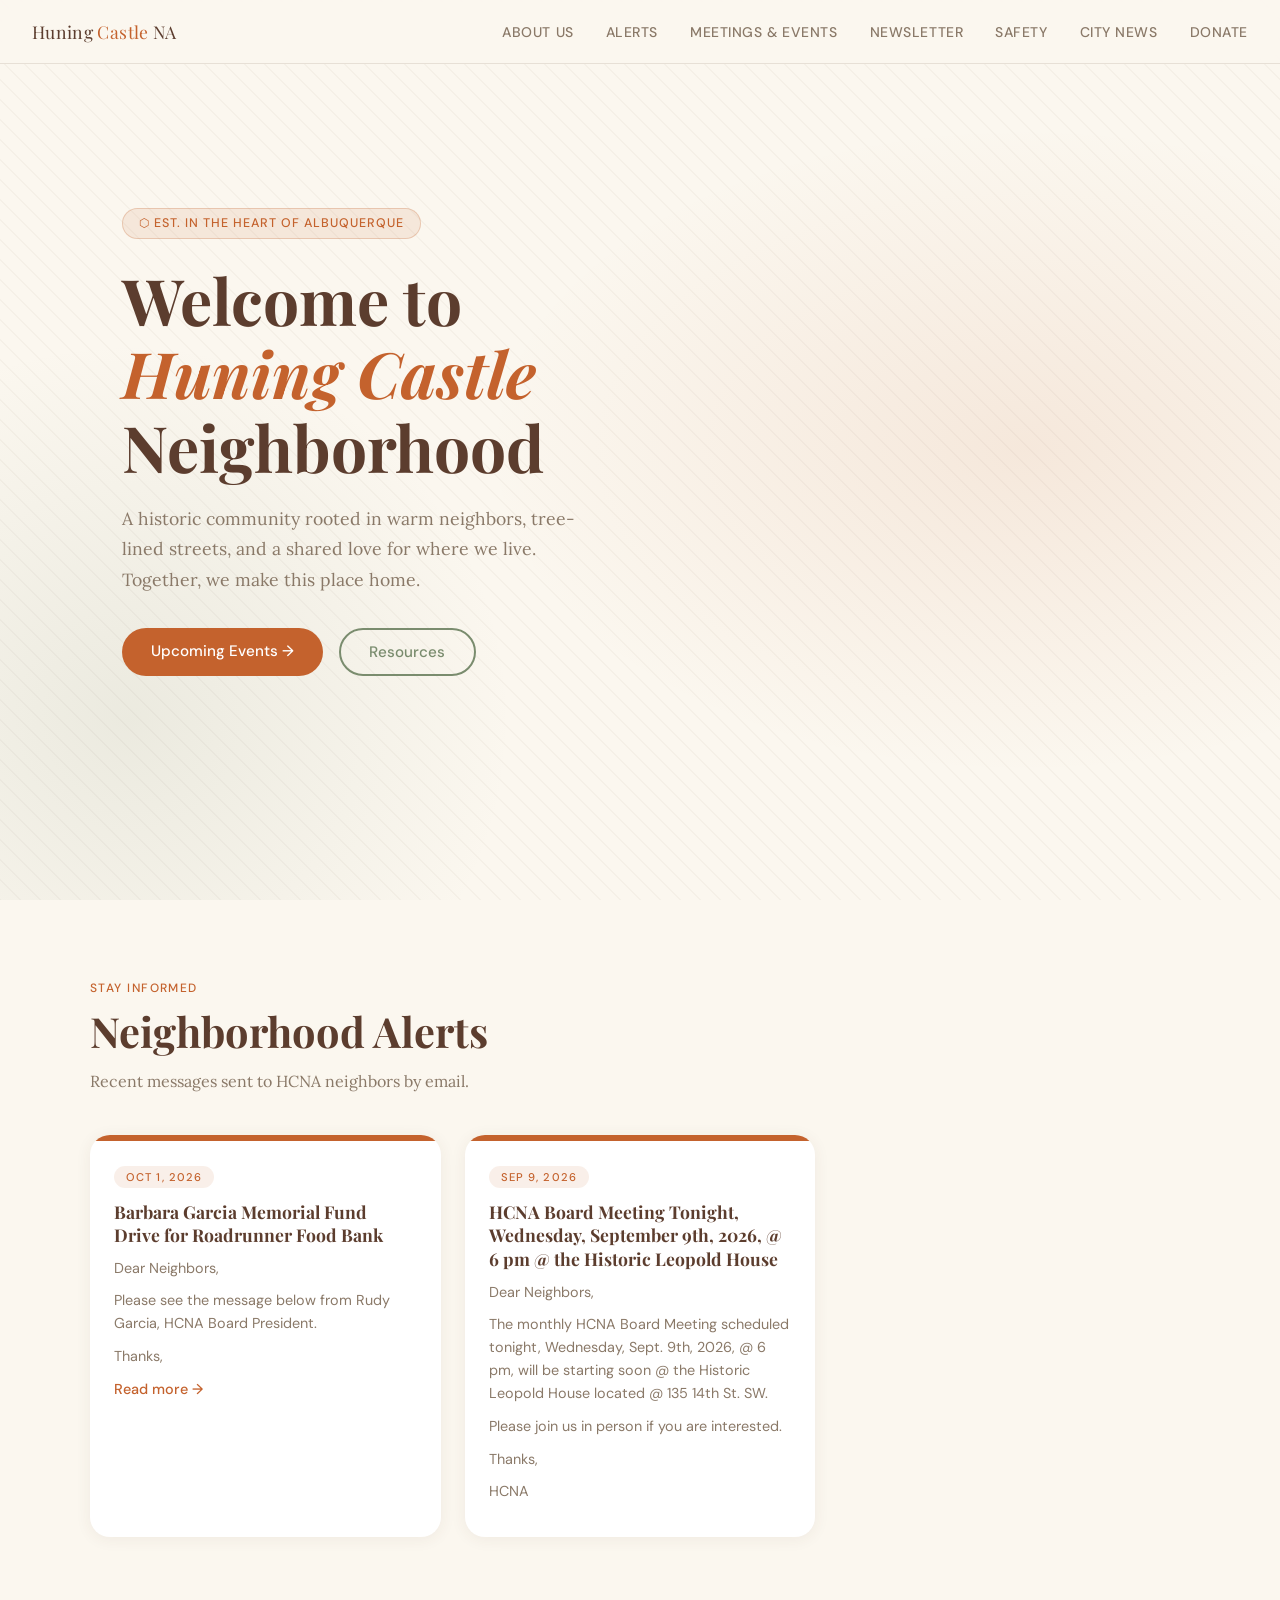
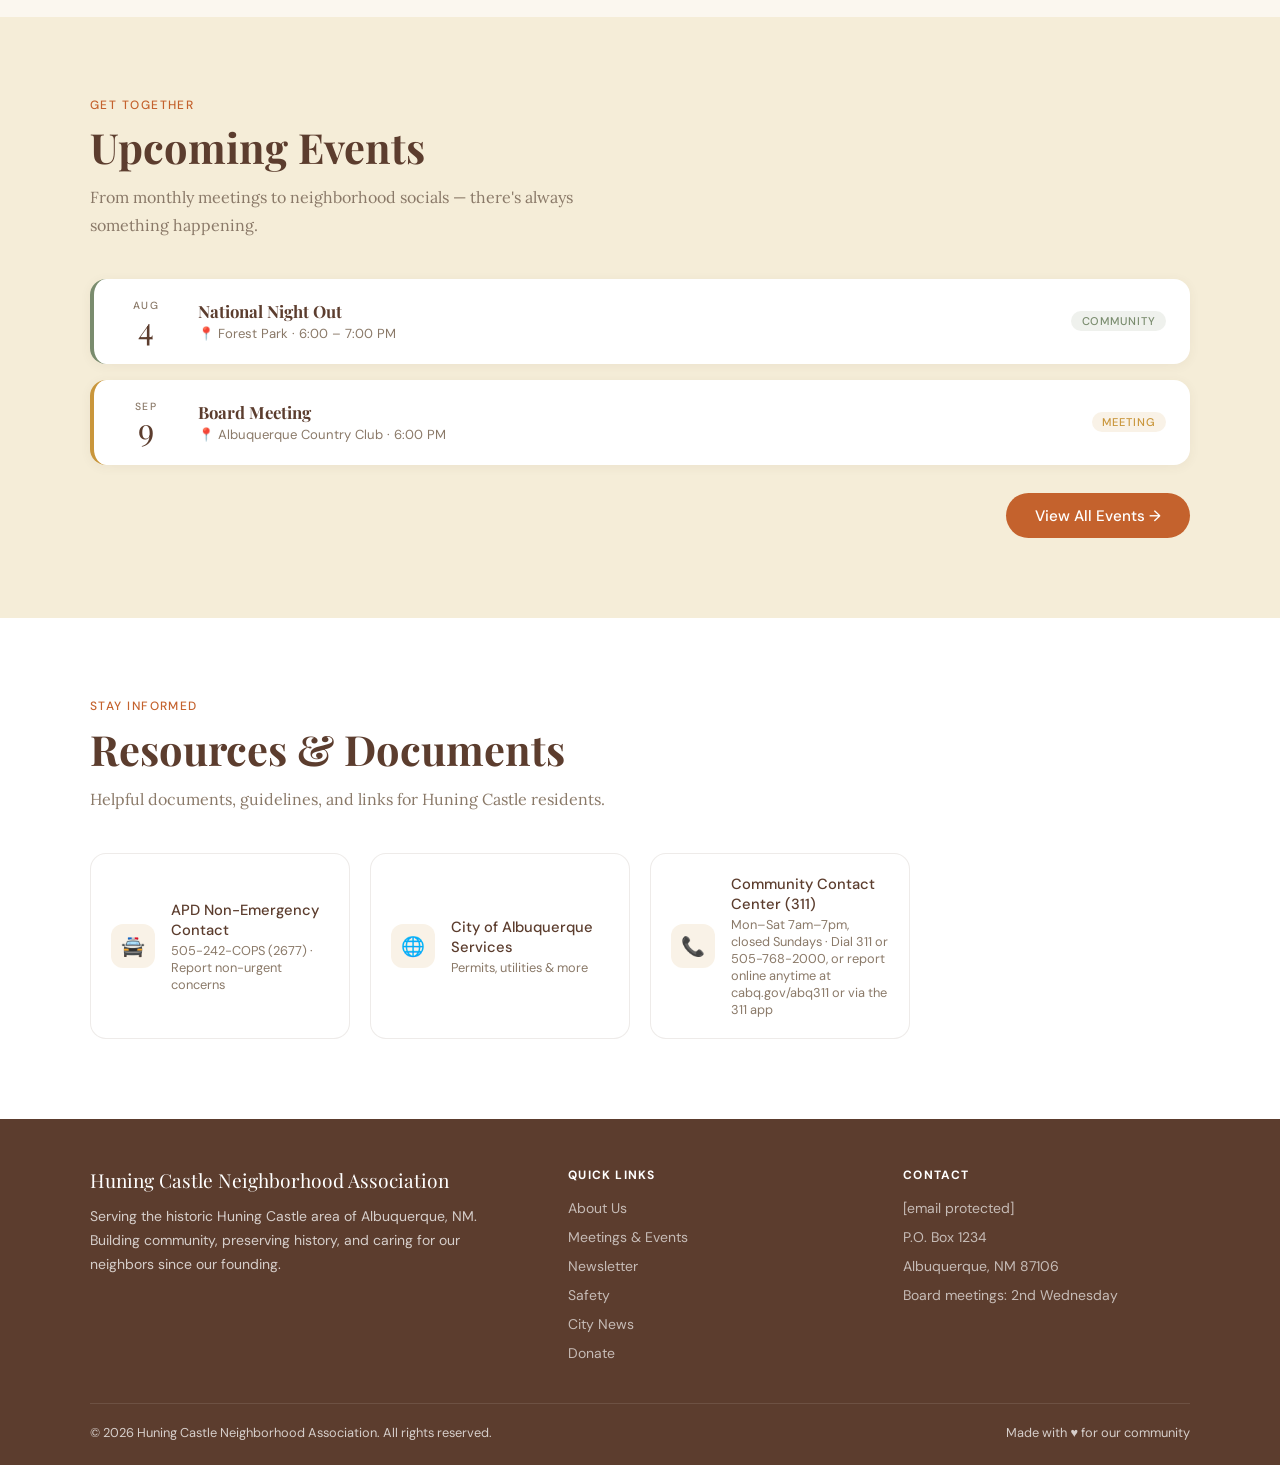
==== commit d0881574: "Make alert links clickable and collapse long alerts behind Read more Co-Authored-By: Claude Opus 5.5" ====
--- a/index.html
+++ b/index.html
@@ -179,6 +179,30 @@
 <script>
 // Neighborhood alerts feed. For now: local alerts.json. Later: Apps Script web app URL.
 const ALERTS_URL = 'alerts.json';
+// Alerts longer than ALERT_COLLAPSE_OVER paragraphs show only the first ALERT_PREVIEW_PARAS until expanded.
+const ALERT_PREVIEW_PARAS = 3;
+const ALERT_COLLAPSE_OVER = 6;
+// Builds text nodes and <a> elements, never HTML strings, so email content stays inert.
+function appendLinkified(el, text) {
+  const re = /(https?:\/\/[^\s<>"]+[^\s<>".,;:!?)]|[\w.+-]+@[\w-]+(?:\.[\w-]+)+)/g;
+  let last = 0, m;
+  while ((m = re.exec(text))) {
+    el.append(text.slice(last, m.index));
+    const link = document.createElement('a');
+    link.className = 'read-more';
+    link.textContent = m[0];
+    if (m[0].includes('@') && !/^https?:/.test(m[0])) {
+      link.href = 'mailto:' + m[0];
+    } else {
+      link.href = m[0];
+      link.target = '_blank';
+      link.rel = 'noopener';
+    }
+    el.append(link);
+    last = re.lastIndex;
+  }
+  el.append(text.slice(last));
+}
 async function loadAlerts() {
   const grid = document.getElementById('alerts-grid');
   const status = document.getElementById('alerts-status');
@@ -204,13 +228,31 @@
       const h = document.createElement('h4');
       h.textContent = a.subject;
       body.append(tag, h);
-      a.body.split(/\n{2,}/).forEach(par => {
+      const paras = a.body.split(/\n{2,}/);
+      const extra = [];
+      paras.forEach((par, i) => {
         const p = document.createElement('p');
         p.style.marginBottom = '0.6rem';
-        // textContent only: email content is never inserted as HTML
-        p.textContent = par.replace(/\n/g, ' ');
+        p.style.overflowWrap = 'anywhere';
+        appendLinkified(p, par.replace(/\n/g, ' '));
+        if (paras.length > ALERT_COLLAPSE_OVER && i >= ALERT_PREVIEW_PARAS) { p.hidden = true; extra.push(p); }
         body.appendChild(p);
       });
+      if (extra.length) {
+        const toggle = document.createElement('button');
+        toggle.type = 'button';
+        toggle.className = 'read-more';
+        toggle.style.cssText = 'background:none;border:0;padding:0;cursor:pointer;font-family:inherit;font-size:0.9rem;';
+        toggle.textContent = 'Read more →';
+        toggle.setAttribute('aria-expanded', 'false');
+        toggle.addEventListener('click', () => {
+          const open = toggle.getAttribute('aria-expanded') !== 'true';
+          extra.forEach(p => { p.hidden = !open; });
+          toggle.setAttribute('aria-expanded', String(open));
+          toggle.textContent = open ? 'Show less ↑' : 'Read more →';
+        });
+        body.appendChild(toggle);
+      }
       card.append(accent, body);
       grid.appendChild(card);
     });
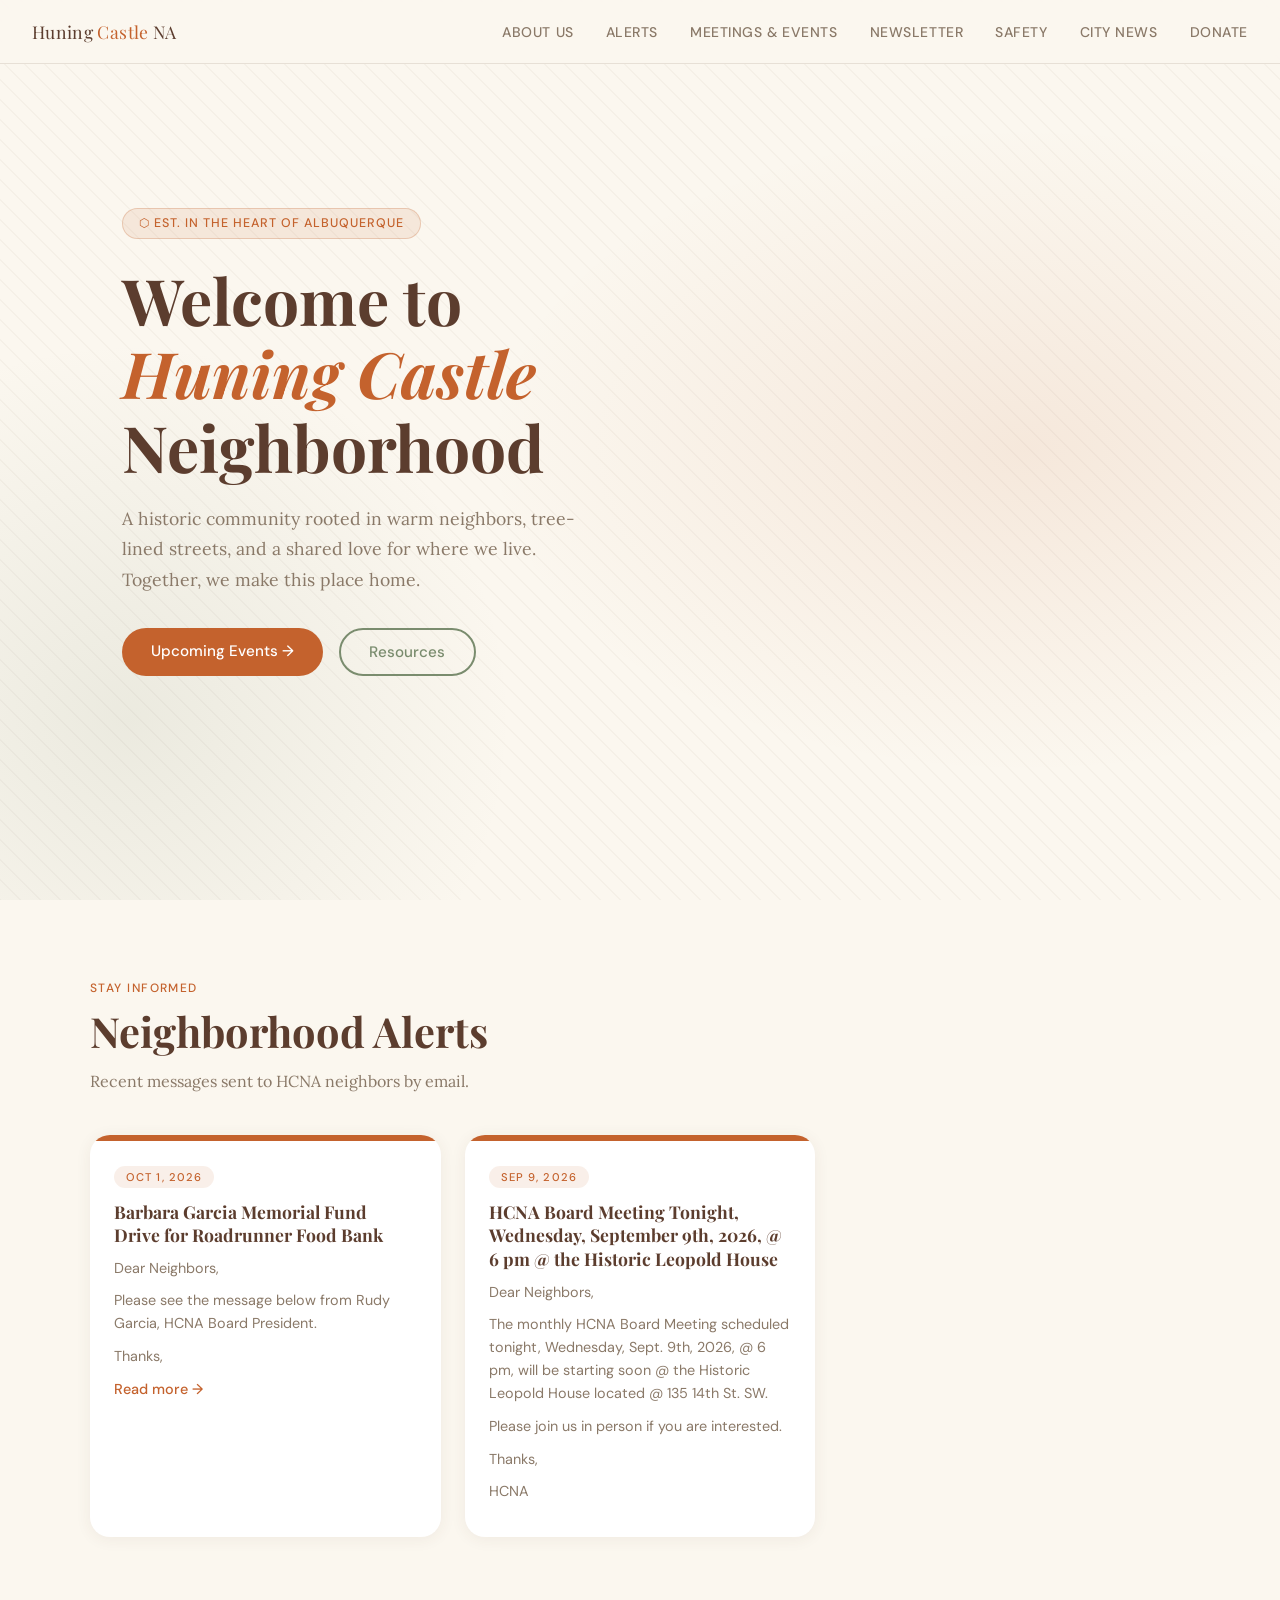
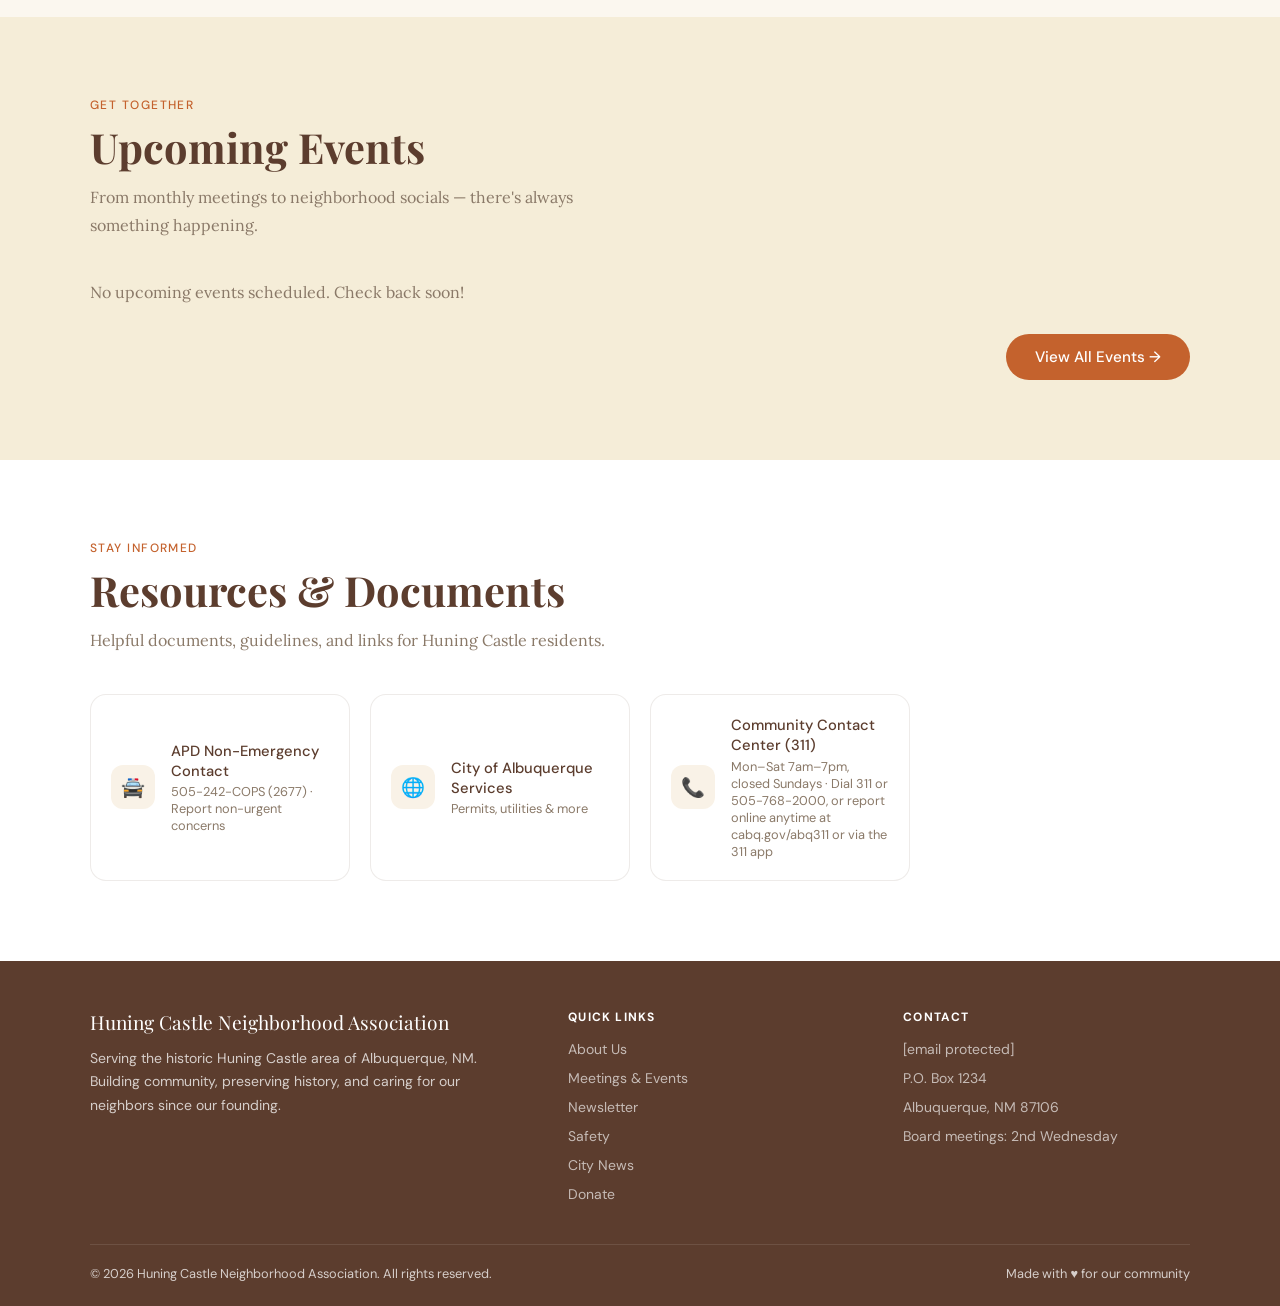
==== commit ad016ccf: "Home page Upcoming Events now auto-populates from events-data.js Co-Authored-By: Claude Opus 5.5 <no" ====
--- a/index.html
+++ b/index.html
@@ -81,24 +81,7 @@
       <h2 class="section-title">Upcoming Events</h2>
       <p class="section-desc">From monthly meetings to neighborhood socials — there's always something happening.</p>
     </div>
-    <div class="events-list">
-      <div class="event-row community">
-        <div class="event-big-date"><div class="month">Aug</div><div class="day">4</div></div>
-        <div class="event-info">
-          <h4>National Night Out</h4>
-          <div class="event-meta">📍 Forest Park · 6:00 – 7:00 PM</div>
-        </div>
-        <span class="event-badge badge-community">Community</span>
-      </div>
-      <div class="event-row meeting">
-        <div class="event-big-date"><div class="month">Sep</div><div class="day">9</div></div>
-        <div class="event-info">
-          <h4>Board Meeting</h4>
-          <div class="event-meta">📍 Albuquerque Country Club · 6:00 PM</div>
-        </div>
-        <span class="event-badge badge-meeting">Meeting</span>
-      </div>
-    </div>
+    <div class="events-list" id="upcoming-events"></div>
     <div style="margin-top: 1.75rem; text-align: right;">
       <a href="events.html" class="btn-primary">View All Events →</a>
     </div>
@@ -176,9 +159,13 @@
 </footer>
 
 <script src="js/main.js"></script>
+<script src="js/events-data.js"></script>
 <script>
 // Neighborhood alerts feed. For now: local alerts.json. Later: Apps Script web app URL.
 const ALERTS_URL = 'alerts.json';
+// Used if ALERTS_URL fails, times out, or returns something unexpected.
+const ALERTS_FALLBACK_URL = 'alerts.json';
+const ALERTS_TIMEOUT_MS = 8000;
 // Alerts longer than ALERT_COLLAPSE_OVER paragraphs show only the first ALERT_PREVIEW_PARAS until expanded.
 const ALERT_PREVIEW_PARAS = 3;
 const ALERT_COLLAPSE_OVER = 6;
@@ -203,12 +190,25 @@
   }
   el.append(text.slice(last));
 }
+async function fetchAlerts(url) {
+  const opts = window.AbortSignal && AbortSignal.timeout ? { signal: AbortSignal.timeout(ALERTS_TIMEOUT_MS) } : {};
+  const res = await fetch(url, opts);
+  if (!res.ok) throw new Error('HTTP ' + res.status);
+  const data = await res.json();
+  if (!data || !Array.isArray(data.alerts)) throw new Error('Unexpected alerts format');
+  return data;
+}
 async function loadAlerts() {
   const grid = document.getElementById('alerts-grid');
   const status = document.getElementById('alerts-status');
   try {
-    const res = await fetch(ALERTS_URL);
-    const data = await res.json();
+    let data;
+    try {
+      data = await fetchAlerts(ALERTS_URL);
+    } catch (e) {
+      if (ALERTS_URL === ALERTS_FALLBACK_URL) throw e;
+      data = await fetchAlerts(ALERTS_FALLBACK_URL);
+    }
     grid.innerHTML = '';
     if (!data.alerts.length) {
       grid.innerHTML = '<p class="section-desc">No recent alerts.</p>';
@@ -261,6 +261,50 @@
   }
 }
 loadAlerts();
+// Upcoming events preview, built from siteEvents in js/events-data.js.
+const UPCOMING_EVENTS_LIMIT = 3;
+function renderUpcomingEvents(now = new Date()) {
+  const list = document.getElementById('upcoming-events');
+  const today = new Date(now.getFullYear(), now.getMonth(), now.getDate());
+  const toDate = iso => { const [y, m, d] = iso.split('-').map(Number); return new Date(y, m - 1, d); };
+  const upcoming = siteEvents
+    .filter(e => toDate(e.date) >= today)
+    .sort((a, b) => toDate(a.date) - toDate(b.date))
+    .slice(0, UPCOMING_EVENTS_LIMIT);
+  list.innerHTML = '';
+  if (!upcoming.length) {
+    list.innerHTML = '<p class="section-desc">No upcoming events scheduled. Check back soon!</p>';
+    return;
+  }
+  upcoming.forEach(e => {
+    const isMeeting = /meeting/i.test(e.title);
+    const row = document.createElement('div');
+    row.className = 'event-row ' + (isMeeting ? 'meeting' : 'community');
+    const dateBox = document.createElement('div');
+    dateBox.className = 'event-big-date';
+    const month = document.createElement('div');
+    month.className = 'month';
+    month.textContent = toDate(e.date).toLocaleDateString('en-US', { month: 'short' });
+    const day = document.createElement('div');
+    day.className = 'day';
+    day.textContent = toDate(e.date).getDate();
+    dateBox.append(month, day);
+    const info = document.createElement('div');
+    info.className = 'event-info';
+    const h = document.createElement('h4');
+    h.textContent = e.title;
+    const meta = document.createElement('div');
+    meta.className = 'event-meta';
+    meta.textContent = '📍 ' + e.location + ' · ' + e.time;
+    info.append(h, meta);
+    const badge = document.createElement('span');
+    badge.className = 'event-badge ' + (isMeeting ? 'badge-meeting' : 'badge-community');
+    badge.textContent = isMeeting ? 'Meeting' : 'Community';
+    row.append(dateBox, info, badge);
+    list.appendChild(row);
+  });
+}
+renderUpcomingEvents();
 </script>
 </body>
 </html>
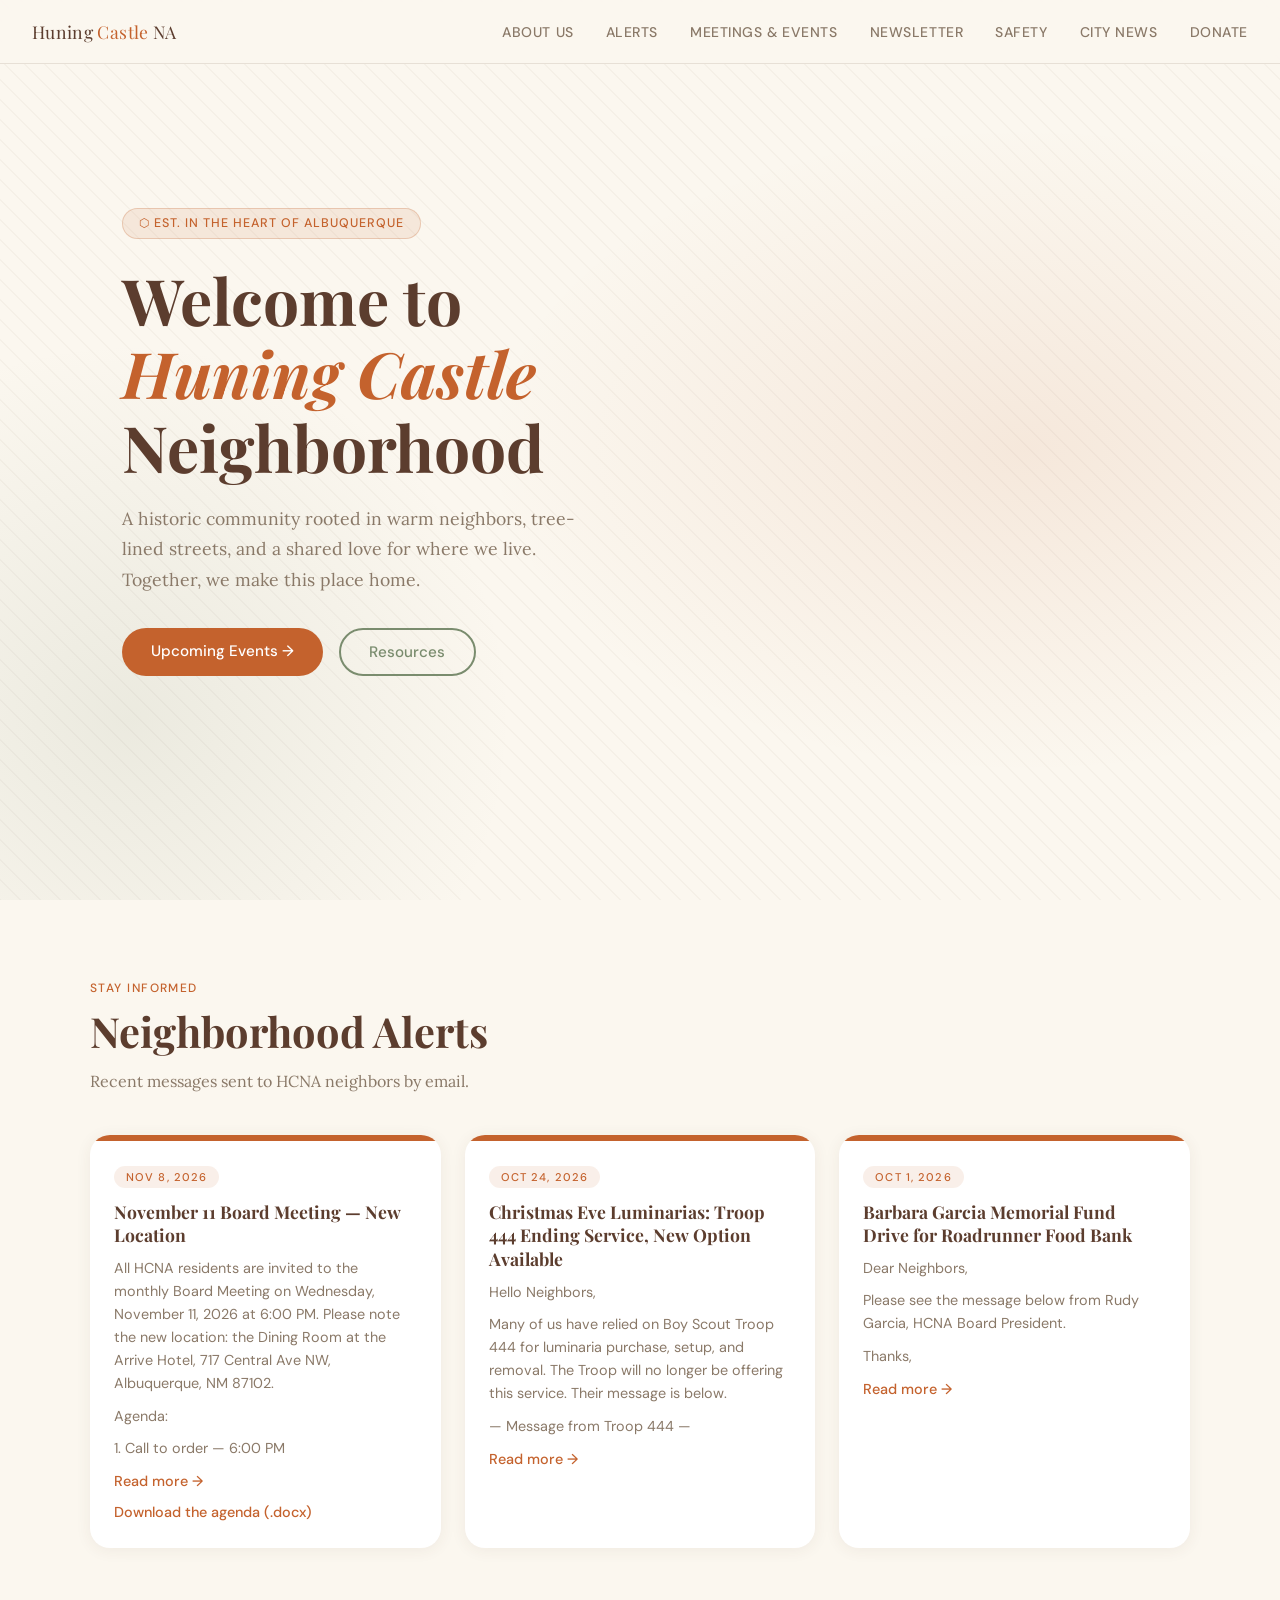
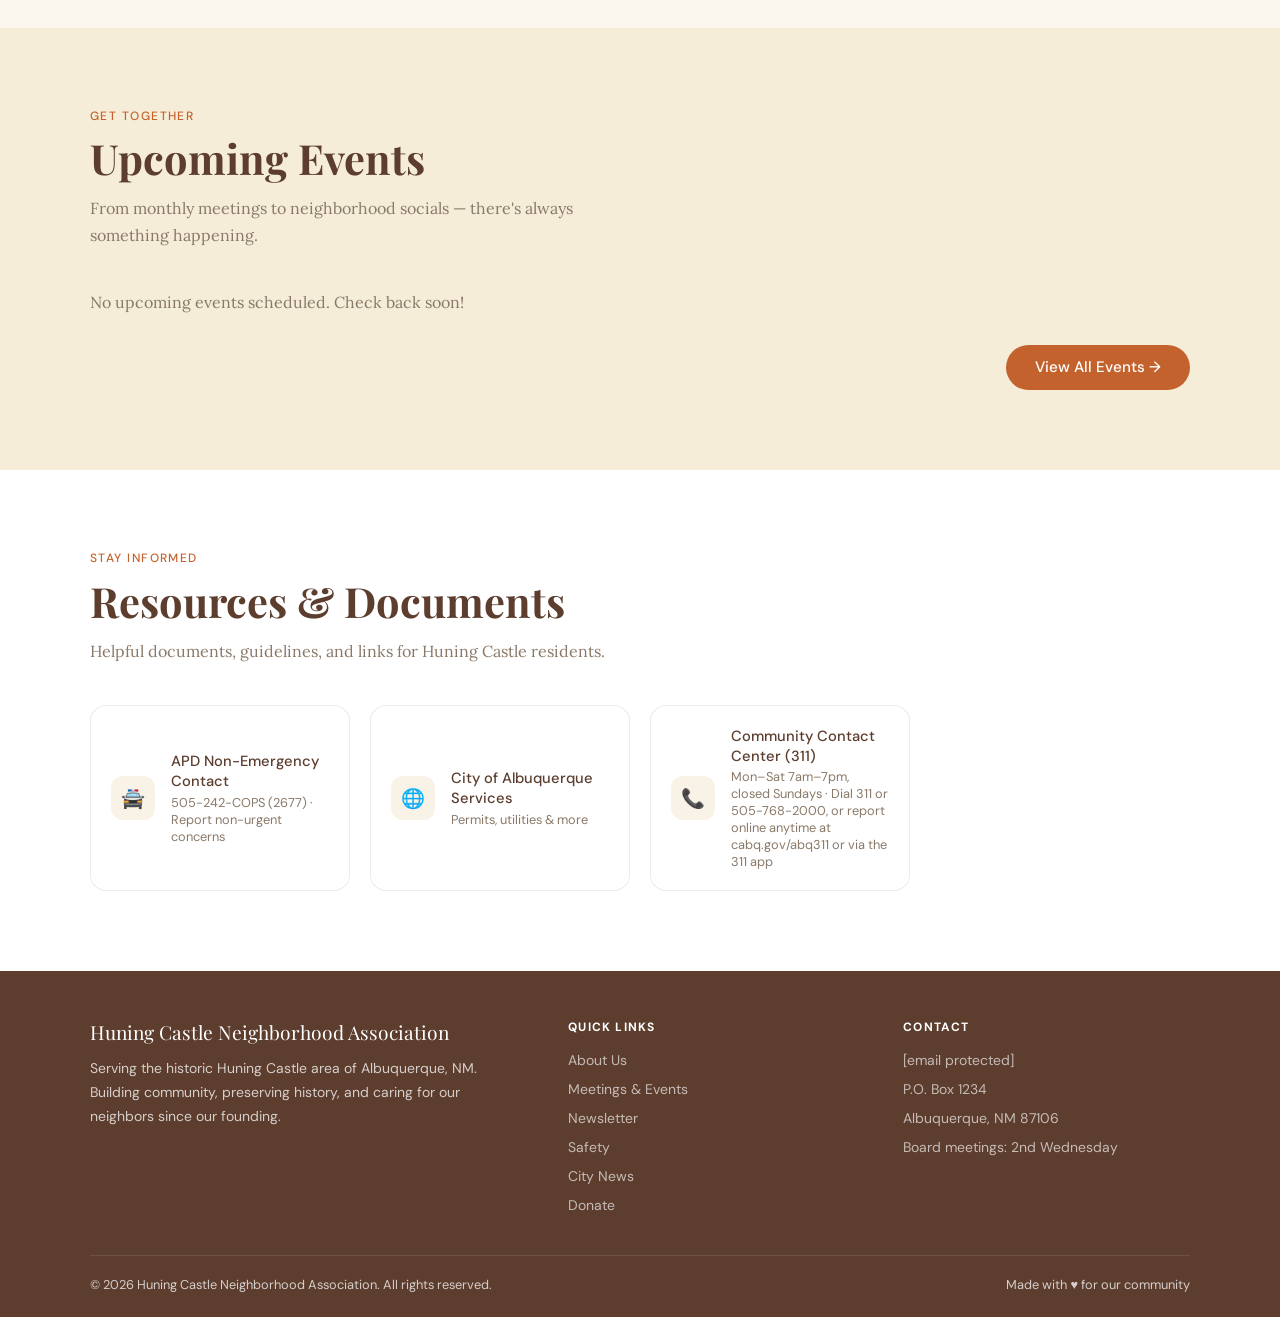
==== commit 353f5793: "Add Nov 11 board meeting alert with downloadable agenda Co-Authored-By: Claude Opus 5.5 <noreply@ant" ====
--- a/index.html
+++ b/index.html
@@ -253,6 +253,18 @@
         });
         body.appendChild(toggle);
       }
+      // Optional downloadable file stored in the repo, e.g. a meeting agenda.
+      if (a.attachment && a.attachment.url) {
+        const p = document.createElement('p');
+        p.style.marginTop = '0.6rem';
+        const link = document.createElement('a');
+        link.className = 'read-more';
+        link.href = a.attachment.url;
+        link.setAttribute('download', '');
+        link.textContent = a.attachment.label || 'Download attachment';
+        p.appendChild(link);
+        body.appendChild(p);
+      }
       card.append(accent, body);
       grid.appendChild(card);
     });
